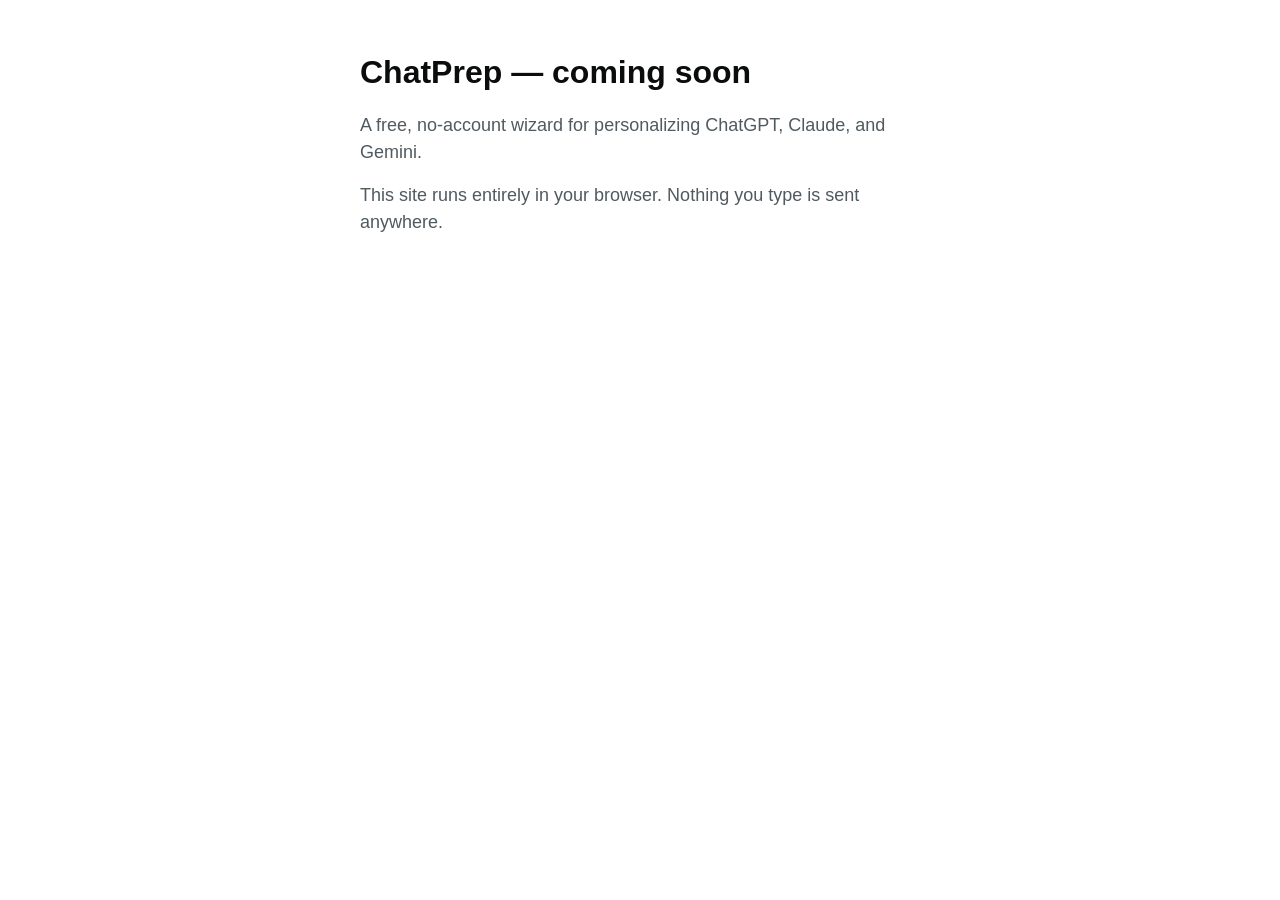
==== public/index.html @ 7c843258 "restructure for cloudflare workers static assets deploy - move static site (index.html, styles.css, " ====
<!DOCTYPE html>
<html lang="en">
<head>
  <meta charset="UTF-8">
  <meta name="viewport" content="width=device-width, initial-scale=1.0">
  <meta name="description" content="A free wizard that builds copy-paste personalization templates for ChatGPT, Claude, and Gemini. No accounts. No tracking. Runs entirely in your browser.">
  <title>ChatPrep — Personalize ChatGPT, Claude, and Gemini</title>
  <link rel="stylesheet" href="styles.css">
</head>
<body>
  <main>
    <h1>ChatPrep — coming soon</h1>
    <p>A free, no-account wizard for personalizing ChatGPT, Claude, and Gemini.</p>
    <p>This site runs entirely in your browser. Nothing you type is sent anywhere.</p>
  </main>
  <script src="app.js" type="module"></script>
</body>
</html>
---- public/styles.css ----
/* ChatPrep — styles.css
 * Vanilla CSS, custom-properties-based, mobile-first.
 * Real styles land in Day 5 of the build (per SPEC.md).
 * For now: minimal placeholder styling. */

:root {
  --bg: #ffffff;
  --text: #0b0c0c;
  --accent: #1d70b8;
  --accent-text: #ffffff;
  --muted: #505a5f;
  --border: #b1b4b6;
}

@media (prefers-color-scheme: dark) {
  :root {
    --bg: #0b0c0c;
    --text: #f3f2f1;
    --accent: #5694ca;
    --accent-text: #000000;
    --muted: #b1b4b6;
    --border: #505a5f;
  }
}

* { box-sizing: border-box; }

body {
  margin: 0;
  background: var(--bg);
  color: var(--text);
  font-family: -apple-system, BlinkMacSystemFont, "Segoe UI", Roboto, Helvetica, Arial, sans-serif;
  font-size: 18px;
  line-height: 1.5;
}

main {
  max-width: 38rem;
  margin: 0 auto;
  padding: 3rem 1.5rem;
}

h1 {
  font-size: 2rem;
  margin: 0 0 1rem;
}

p {
  margin: 0 0 1rem;
  color: var(--muted);
}
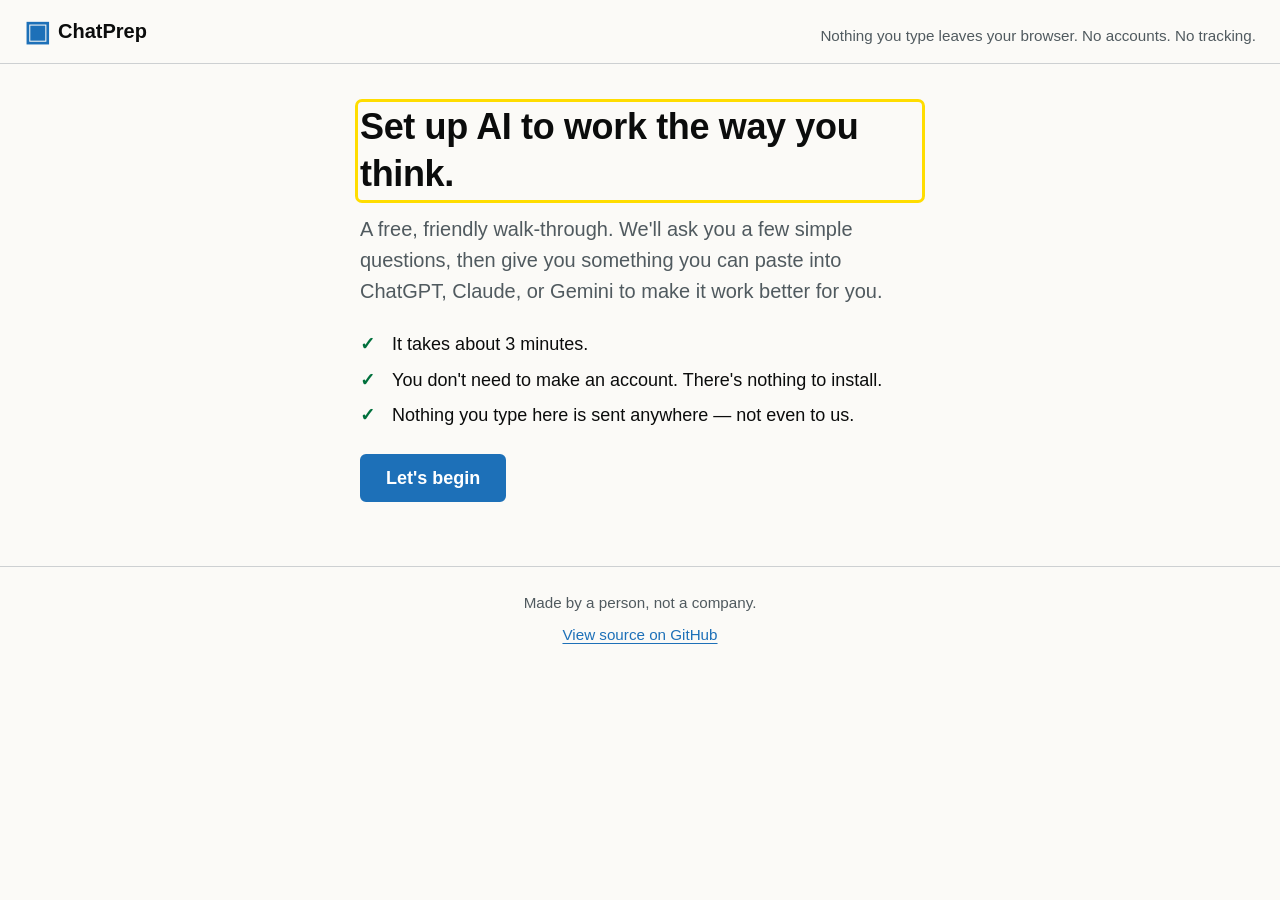
==== commit c34a1656: "build: full 5-step wizard + 3-tab output what landed: - public/data/{copy,services,industries,templa" ====
--- a/public/index.html
+++ b/public/index.html
@@ -2,17 +2,206 @@
 <html lang="en">
 <head>
   <meta charset="UTF-8">
-  <meta name="viewport" content="width=device-width, initial-scale=1.0">
-  <meta name="description" content="A free wizard that builds copy-paste personalization templates for ChatGPT, Claude, and Gemini. No accounts. No tracking. Runs entirely in your browser.">
-  <title>ChatPrep — Personalize ChatGPT, Claude, and Gemini</title>
+  <meta name="viewport" content="width=device-width, initial-scale=1">
+  <meta name="description" content="A free, gentle wizard that builds copy-paste personalization templates for ChatGPT, Claude, and Gemini. No accounts. No tracking. Runs entirely in your browser.">
+  <meta name="color-scheme" content="light dark">
+  <title>ChatPrep — Set up AI to work the way you think</title>
   <link rel="stylesheet" href="styles.css">
 </head>
+
 <body>
-  <main>
-    <h1>ChatPrep — coming soon</h1>
-    <p>A free, no-account wizard for personalizing ChatGPT, Claude, and Gemini.</p>
-    <p>This site runs entirely in your browser. Nothing you type is sent anywhere.</p>
+
+  <a class="skip-link" href="#main">Skip to main content</a>
+
+  <header class="site-header">
+    <a href="/" class="site-title" aria-label="ChatPrep home">
+      <span class="site-title__mark" aria-hidden="true">▣</span>
+      <span class="site-title__text">ChatPrep</span>
+    </a>
+    <p class="site-tagline" data-copy="site.footer_privacy">Nothing you type leaves your browser. No accounts. No tracking.</p>
+  </header>
+
+  <main id="main" class="wizard">
+
+    <!-- ================== INTRO ================== -->
+    <section id="screen-intro" class="screen" aria-labelledby="intro-heading">
+      <h1 id="intro-heading" class="screen__heading" data-copy="intro.heading">Set up AI to work the way you think.</h1>
+      <p class="screen__subhead" data-copy="intro.subhead"></p>
+
+      <ul class="reassurance">
+        <li><span class="reassurance__check" aria-hidden="true">✓</span> <span data-copy="intro.reassurance_1"></span></li>
+        <li><span class="reassurance__check" aria-hidden="true">✓</span> <span data-copy="intro.reassurance_2"></span></li>
+        <li><span class="reassurance__check" aria-hidden="true">✓</span> <span data-copy="intro.reassurance_3"></span></li>
+      </ul>
+
+      <div class="screen__actions">
+        <button type="button" class="button button--primary" data-action="start" data-copy="intro.cta_start">Let's begin</button>
+        <button type="button" class="button button--ghost" data-action="resume" hidden data-copy="intro.cta_resume">Pick up where you left off</button>
+      </div>
+    </section>
+
+    <!-- ================== STEP 1 ================== -->
+    <section id="screen-step1" class="screen" aria-labelledby="step1-heading" hidden>
+      <p class="step-label" data-copy="nav.step_label" data-step-n="1" data-step-total="5">Step 1 of 5</p>
+      <h2 id="step1-heading" class="screen__heading" data-copy="step1.heading"></h2>
+      <p class="screen__subhead" data-copy="step1.subhead"></p>
+
+      <fieldset class="tile-group" data-field="goal" data-required="true">
+        <legend class="visually-hidden" data-copy="step1.heading"></legend>
+        <!-- Tiles rendered by JS from copy.step1.options -->
+      </fieldset>
+
+      <p class="error-message" data-error-for="goal" hidden></p>
+
+      <nav class="step-nav">
+        <button type="button" class="button button--ghost" data-action="back" data-copy="nav.back">Back</button>
+        <button type="button" class="button button--primary" data-action="continue" data-copy="nav.continue">Continue</button>
+      </nav>
+    </section>
+
+    <!-- ================== STEP 2 ================== -->
+    <section id="screen-step2" class="screen" aria-labelledby="step2-heading" hidden>
+      <p class="step-label" data-copy="nav.step_label" data-step-n="2" data-step-total="5"></p>
+      <h2 id="step2-heading" class="screen__heading" data-copy="step2.heading"></h2>
+      <p class="screen__subhead" data-copy="step2.subhead"></p>
+
+      <fieldset class="tile-group" data-field="comfort" data-required="true">
+        <legend class="visually-hidden" data-copy="step2.heading"></legend>
+      </fieldset>
+
+      <p class="error-message" data-error-for="comfort" hidden></p>
+
+      <nav class="step-nav">
+        <button type="button" class="button button--ghost" data-action="back" data-copy="nav.back">Back</button>
+        <button type="button" class="button button--primary" data-action="continue" data-copy="nav.continue">Continue</button>
+      </nav>
+    </section>
+
+    <!-- ================== STEP 3 ================== -->
+    <section id="screen-step3" class="screen" aria-labelledby="step3-heading" hidden>
+      <p class="step-label" data-copy="nav.step_label" data-step-n="3" data-step-total="5"></p>
+      <h2 id="step3-heading" class="screen__heading" data-copy="step3.heading"></h2>
+      <p class="screen__subhead" data-copy="step3.subhead"></p>
+
+      <fieldset class="checkbox-group" data-field="services" data-required="true" data-multi="true">
+        <legend class="visually-hidden" data-copy="step3.heading"></legend>
+      </fieldset>
+
+      <p class="error-message" data-error-for="services" hidden></p>
+
+      <nav class="step-nav">
+        <button type="button" class="button button--ghost" data-action="back" data-copy="nav.back">Back</button>
+        <button type="button" class="button button--primary" data-action="continue" data-copy="nav.continue">Continue</button>
+      </nav>
+    </section>
+
+    <!-- ================== STEP 4 ================== -->
+    <section id="screen-step4" class="screen" aria-labelledby="step4-heading" hidden>
+      <p class="step-label" data-copy="nav.step_label" data-step-n="4" data-step-total="5"></p>
+      <h2 id="step4-heading" class="screen__heading" data-copy="step4.heading"></h2>
+      <p class="screen__subhead" data-copy="step4.subhead"></p>
+
+      <div class="form-row">
+        <label class="form-label" for="field-industry" data-copy="step4.industry_label"></label>
+        <input class="form-input" id="field-industry" type="text" list="list-industries" autocomplete="off" data-field="industry" data-copy-attr="placeholder:step4.industry_placeholder">
+        <datalist id="list-industries"></datalist>
+      </div>
+
+      <div class="form-row">
+        <label class="form-label" for="field-role" data-copy="step4.role_label"></label>
+        <input class="form-input" id="field-role" type="text" autocomplete="off" data-field="role" data-copy-attr="placeholder:step4.role_placeholder">
+      </div>
+
+      <div class="form-row">
+        <label class="form-label" for="field-country" data-copy="step4.country_label"></label>
+        <input class="form-input" id="field-country" type="text" autocomplete="country-name" data-field="country" data-copy-attr="placeholder:step4.country_placeholder">
+      </div>
+
+      <div class="form-row">
+        <label class="form-label" for="field-hobbies" data-copy="step4.hobbies_label"></label>
+        <input class="form-input" id="field-hobbies" type="text" maxlength="200" data-field="hobbies" data-copy-attr="placeholder:step4.hobbies_placeholder">
+        <p class="form-hint" data-copy="step4.hobbies_hint"></p>
+      </div>
+
+      <fieldset class="tile-group tile-group--small" data-field="detail" data-required="true">
+        <legend class="form-label" data-copy="step4.detail_label"></legend>
+      </fieldset>
+
+      <nav class="step-nav">
+        <button type="button" class="button button--ghost" data-action="back" data-copy="nav.back">Back</button>
+        <button type="button" class="button button--primary" data-action="continue" data-copy="nav.continue">Continue</button>
+      </nav>
+    </section>
+
+    <!-- ================== STEP 5 ================== -->
+    <section id="screen-step5" class="screen" aria-labelledby="step5-heading" hidden>
+      <p class="step-label" data-copy="nav.step_label" data-step-n="5" data-step-total="5"></p>
+      <h2 id="step5-heading" class="screen__heading" data-copy="step5.heading"></h2>
+      <p class="screen__subhead" data-copy="step5.subhead"></p>
+
+      <fieldset class="checkbox-group" data-field="avoid" data-multi="true">
+        <legend class="visually-hidden" data-copy="step5.heading"></legend>
+      </fieldset>
+
+      <div class="form-row">
+        <label class="form-label" for="field-avoid-other" data-copy="step5.freetext_label"></label>
+        <textarea class="form-input form-input--multiline" id="field-avoid-other" maxlength="300" rows="3" data-field="avoid_other" data-copy-attr="placeholder:step5.freetext_placeholder"></textarea>
+      </div>
+
+      <nav class="step-nav">
+        <button type="button" class="button button--ghost" data-action="back" data-copy="nav.back">Back</button>
+        <button type="button" class="button button--primary" data-action="finish" data-copy="nav.continue">See my templates</button>
+      </nav>
+    </section>
+
+    <!-- ================== OUTPUT ================== -->
+    <section id="screen-output" class="screen screen--output" aria-labelledby="output-heading" hidden>
+      <h2 id="output-heading" class="screen__heading" data-copy="output.heading"></h2>
+      <p class="screen__subhead" data-copy="output.subhead"></p>
+
+      <div class="tabs" role="tablist" aria-label="AI service formats">
+        <button type="button" class="tab" role="tab" data-tab="chatgpt" aria-selected="true" id="tab-chatgpt">
+          <span data-copy="output.tabs.chatgpt"></span>
+        </button>
+        <button type="button" class="tab" role="tab" data-tab="claude" aria-selected="false" id="tab-claude">
+          <span data-copy="output.tabs.claude"></span>
+        </button>
+        <button type="button" class="tab" role="tab" data-tab="gemini" aria-selected="false" id="tab-gemini">
+          <span data-copy="output.tabs.gemini"></span>
+        </button>
+      </div>
+
+      <div class="tab-panels">
+        <article class="tab-panel" role="tabpanel" data-panel="chatgpt" aria-labelledby="tab-chatgpt"></article>
+        <article class="tab-panel" role="tabpanel" data-panel="claude"  aria-labelledby="tab-claude"  hidden></article>
+        <article class="tab-panel" role="tabpanel" data-panel="gemini"  aria-labelledby="tab-gemini"  hidden></article>
+      </div>
+
+      <details class="details">
+        <summary data-copy="output.why_three_heading"></summary>
+        <p data-copy="output.why_three_body"></p>
+      </details>
+
+      <nav class="step-nav step-nav--end">
+        <button type="button" class="button button--ghost" data-action="restart" data-copy="output.start_over_cta"></button>
+      </nav>
+    </section>
+
   </main>
+
+  <footer class="site-footer">
+    <p class="site-footer__line" data-copy="footer.made_by">Made by a person, not a company.</p>
+    <ul class="site-footer__links">
+      <li><a href="https://github.com/pacific-slate/chatprep" rel="noopener" data-copy="footer.github">View source on GitHub</a></li>
+    </ul>
+  </footer>
+
+  <noscript>
+    <div class="noscript-warning">
+      <p>This site needs JavaScript to walk you through the questions. JavaScript runs only in your browser — nothing is sent anywhere. If you'd rather not enable it, the project is fully open source: <a href="https://github.com/pacific-slate/chatprep">github.com/pacific-slate/chatprep</a>.</p>
+    </div>
+  </noscript>
+
   <script src="app.js" type="module"></script>
 </body>
 </html>
--- a/public/styles.css
+++ b/public/styles.css
@@ -1,51 +1,563 @@
 /* ChatPrep — styles.css
- * Vanilla CSS, custom-properties-based, mobile-first.
- * Real styles land in Day 5 of the build (per SPEC.md).
- * For now: minimal placeholder styling. */
-
+ *
+ * Vanilla CSS, custom-properties-based, mobile-first, no build step.
+ * Posture: GOV.UK / "boring on purpose" — high contrast, generous space,
+ * one thing at a time. Targets WCAG 2.2 AA (AAA on touch targets).
+ *
+ * Sections:
+ *   1. Tokens (light + dark)
+ *   2. Reset / base
+ *   3. Layout (header, main, footer)
+ *   4. Typography
+ *   5. Wizard screens
+ *   6. Buttons
+ *   7. Tile groups (radios that look like cards)
+ *   8. Checkbox group
+ *   9. Form inputs
+ *  10. Tabs + tab panels (output)
+ *  11. Misc (skip-link, error, details, noscript)
+ */
+
+/* ============ 1. TOKENS ============ */
 :root {
-  --bg: #ffffff;
-  --text: #0b0c0c;
-  --accent: #1d70b8;
-  --accent-text: #ffffff;
-  --muted: #505a5f;
-  --border: #b1b4b6;
+  /* Color — light */
+  --bg:           #fbfaf7;
+  --surface:      #ffffff;
+  --text:         #0b0c0c;
+  --muted:        #505a5f;
+  --border:       #cdd0d2;
+  --accent:       #1d70b8;
+  --accent-hover: #003078;
+  --accent-text:  #ffffff;
+  --focus-ring:   #ffdd00;
+  --error:        #d4351c;
+  --success:      #00703c;
+
+  /* Type */
+  --font-body: -apple-system, BlinkMacSystemFont, "Segoe UI", Roboto, Helvetica, Arial, sans-serif;
+  --font-mono: ui-monospace, SFMono-Regular, "SF Mono", Consolas, "Liberation Mono", Menlo, monospace;
+  --text-base:    1.125rem;  /* 18px */
+  --text-lead:    1.25rem;   /* 20px */
+  --text-h1:      2.25rem;   /* 36px */
+  --text-h2:      1.75rem;   /* 28px */
+  --text-small:   0.95rem;   /* ~15px */
+  --line-tight:   1.3;
+  --line-body:    1.55;
+
+  /* Space (rems, mobile-first) */
+  --gap-xs: 0.5rem;
+  --gap-sm: 1rem;
+  --gap-md: 1.5rem;
+  --gap-lg: 2.5rem;
+  --gap-xl: 4rem;
+
+  --radius-sm: 6px;
+  --radius-md: 10px;
+
+  --max-readable: 38rem;
+  --max-form:     34rem;
+  --touch-min:    44px;
 }
 
 @media (prefers-color-scheme: dark) {
   :root {
-    --bg: #0b0c0c;
-    --text: #f3f2f1;
-    --accent: #5694ca;
-    --accent-text: #000000;
-    --muted: #b1b4b6;
-    --border: #505a5f;
+    --bg:           #0e0e10;
+    --surface:      #18181b;
+    --text:         #f3f2ee;
+    --muted:        #b1b4b6;
+    --border:       #3a3a3f;
+    --accent:       #5694ca;
+    --accent-hover: #8ab4dd;
+    --accent-text:  #0b0c0c;
+    --focus-ring:   #ffdd00;
+    --error:        #f88a7a;
+    --success:      #85994b;
   }
 }
 
-* { box-sizing: border-box; }
+/* ============ 2. RESET / BASE ============ */
+*, *::before, *::after { box-sizing: border-box; }
+
+[hidden] { display: none !important; }   /* the [hidden] attribute MUST hide */
+
+html {
+  -webkit-text-size-adjust: 100%;
+  text-size-adjust: 100%;
+}
 
 body {
   margin: 0;
   background: var(--bg);
   color: var(--text);
-  font-family: -apple-system, BlinkMacSystemFont, "Segoe UI", Roboto, Helvetica, Arial, sans-serif;
-  font-size: 18px;
-  line-height: 1.5;
-}
-
-main {
-  max-width: 38rem;
+  font-family: var(--font-body);
+  font-size: var(--text-base);
+  line-height: var(--line-body);
+  -webkit-font-smoothing: antialiased;
+}
+
+button { font: inherit; cursor: pointer; }
+input, textarea, button { font-family: inherit; }
+
+a {
+  color: var(--accent);
+  text-decoration-thickness: 1px;
+  text-underline-offset: 0.2em;
+}
+a:hover { color: var(--accent-hover); }
+
+:focus-visible {
+  outline: 3px solid var(--focus-ring);
+  outline-offset: 2px;
+  border-radius: 2px;
+}
+
+/* ============ 3. LAYOUT ============ */
+.site-header {
+  border-bottom: 1px solid var(--border);
+  padding: var(--gap-sm) var(--gap-md);
+  display: flex;
+  align-items: baseline;
+  justify-content: space-between;
+  gap: var(--gap-sm);
+  flex-wrap: wrap;
+}
+
+.site-title {
+  font-weight: 700;
+  font-size: var(--text-lead);
+  text-decoration: none;
+  color: var(--text);
+  display: inline-flex;
+  align-items: center;
+  gap: 0.5rem;
+}
+.site-title__mark {
+  color: var(--accent);
+  font-size: 1.4em;
+  line-height: 1;
+}
+.site-tagline {
+  margin: 0;
+  font-size: var(--text-small);
+  color: var(--muted);
+}
+
+.wizard {
+  max-width: var(--max-readable);
   margin: 0 auto;
-  padding: 3rem 1.5rem;
-}
-
-h1 {
-  font-size: 2rem;
-  margin: 0 0 1rem;
-}
-
-p {
-  margin: 0 0 1rem;
-  color: var(--muted);
-}
+  padding: var(--gap-lg) var(--gap-md) var(--gap-xl);
+}
+
+.site-footer {
+  border-top: 1px solid var(--border);
+  padding: var(--gap-md);
+  text-align: center;
+  font-size: var(--text-small);
+  color: var(--muted);
+}
+.site-footer__line { margin: 0 0 var(--gap-xs); }
+.site-footer__links {
+  list-style: none;
+  padding: 0;
+  margin: 0;
+  display: flex;
+  gap: var(--gap-md);
+  justify-content: center;
+  flex-wrap: wrap;
+}
+
+/* ============ 4. TYPOGRAPHY ============ */
+.screen__heading {
+  font-size: var(--text-h1);
+  line-height: var(--line-tight);
+  margin: 0 0 var(--gap-sm);
+  letter-spacing: -0.01em;
+}
+
+@media (max-width: 480px) {
+  .screen__heading { font-size: 1.875rem; }   /* 30px on phones */
+}
+
+h2.screen__heading { font-size: var(--text-h2); }
+
+.screen__subhead {
+  font-size: var(--text-lead);
+  color: var(--muted);
+  margin: 0 0 var(--gap-md);
+  max-width: var(--max-readable);
+}
+
+.step-label {
+  font-size: var(--text-small);
+  color: var(--muted);
+  text-transform: uppercase;
+  letter-spacing: 0.06em;
+  margin: 0 0 var(--gap-xs);
+}
+
+/* ============ 5. WIZARD SCREENS ============ */
+.screen {
+  animation: fade-in 200ms ease-out;
+}
+.screen[hidden] { display: none; }
+
+@keyframes fade-in {
+  from { opacity: 0; transform: translateY(4px); }
+  to   { opacity: 1; transform: none; }
+}
+
+@media (prefers-reduced-motion: reduce) {
+  .screen { animation: none; }
+}
+
+.screen__actions {
+  display: flex;
+  gap: var(--gap-sm);
+  flex-wrap: wrap;
+  margin-top: var(--gap-md);
+}
+
+.step-nav {
+  display: flex;
+  justify-content: space-between;
+  gap: var(--gap-sm);
+  margin-top: var(--gap-lg);
+  flex-wrap: wrap;
+}
+.step-nav--end { justify-content: flex-end; }
+
+.reassurance {
+  list-style: none;
+  padding: 0;
+  margin: var(--gap-md) 0;
+}
+.reassurance li {
+  display: flex;
+  gap: 0.6rem;
+  align-items: flex-start;
+  margin: var(--gap-xs) 0;
+  color: var(--text);
+}
+.reassurance__check {
+  color: var(--success);
+  font-weight: 700;
+  flex-shrink: 0;
+  width: 1.25em;
+}
+
+/* ============ 6. BUTTONS ============ */
+.button {
+  display: inline-flex;
+  align-items: center;
+  justify-content: center;
+  min-height: var(--touch-min);
+  padding: 0.7rem 1.5rem;
+  font-size: var(--text-base);
+  font-weight: 600;
+  line-height: 1.2;
+  border-radius: var(--radius-sm);
+  border: 2px solid transparent;
+  text-decoration: none;
+  transition: background-color 120ms, border-color 120ms, color 120ms;
+}
+.button--primary {
+  background: var(--accent);
+  color: var(--accent-text);
+  border-color: var(--accent);
+}
+.button--primary:hover { background: var(--accent-hover); border-color: var(--accent-hover); }
+
+.button--ghost {
+  background: transparent;
+  color: var(--text);
+  border-color: var(--border);
+}
+.button--ghost:hover { border-color: var(--text); }
+
+.button[disabled] { opacity: 0.5; cursor: not-allowed; }
+
+/* ============ 7. TILE GROUPS (radios as cards) ============ */
+.tile-group {
+  border: 0;
+  padding: 0;
+  margin: 0 0 var(--gap-md);
+  display: grid;
+  grid-template-columns: 1fr;
+  gap: var(--gap-xs);
+}
+@media (min-width: 540px) {
+  .tile-group { grid-template-columns: repeat(2, 1fr); gap: var(--gap-sm); }
+}
+.tile-group--small {
+  grid-template-columns: 1fr;
+}
+@media (min-width: 540px) {
+  .tile-group--small { grid-template-columns: repeat(3, 1fr); }
+}
+
+.tile {
+  position: relative;
+  display: block;
+  padding: var(--gap-sm) var(--gap-md);
+  background: var(--surface);
+  border: 2px solid var(--border);
+  border-radius: var(--radius-md);
+  cursor: pointer;
+  min-height: var(--touch-min);
+  transition: border-color 120ms, background-color 120ms, transform 60ms;
+}
+.tile:hover { border-color: var(--accent); }
+.tile:has(input:checked) {
+  border-color: var(--accent);
+  background: color-mix(in srgb, var(--accent) 8%, var(--surface));
+}
+.tile:active { transform: scale(0.99); }
+
+.tile input[type="radio"], .tile input[type="checkbox"] {
+  position: absolute;
+  opacity: 0;
+  pointer-events: none;
+}
+
+.tile__label {
+  display: block;
+  font-weight: 600;
+  font-size: var(--text-lead);
+  margin: 0 0 0.2em;
+}
+.tile__hint {
+  display: block;
+  color: var(--muted);
+  font-size: var(--text-small);
+  line-height: 1.4;
+  margin: 0;
+}
+
+/* Focus state proxied via :has, since the input is visually hidden */
+.tile:has(input:focus-visible) {
+  outline: 3px solid var(--focus-ring);
+  outline-offset: 2px;
+}
+
+/* ============ 8. CHECKBOX GROUP ============ */
+.checkbox-group {
+  border: 0;
+  padding: 0;
+  margin: 0 0 var(--gap-md);
+  display: flex;
+  flex-direction: column;
+  gap: 0.4rem;
+}
+
+.checkbox-row {
+  display: flex;
+  gap: 0.75rem;
+  align-items: flex-start;
+  padding: 0.6rem 0.8rem;
+  border: 2px solid transparent;
+  border-radius: var(--radius-sm);
+  cursor: pointer;
+  min-height: var(--touch-min);
+}
+.checkbox-row:hover { background: color-mix(in srgb, var(--accent) 5%, var(--surface)); }
+.checkbox-row:has(input:checked) {
+  background: color-mix(in srgb, var(--accent) 8%, var(--surface));
+  border-color: var(--accent);
+}
+.checkbox-row:has(input:focus-visible) {
+  outline: 3px solid var(--focus-ring);
+  outline-offset: 2px;
+}
+
+.checkbox-row input[type="checkbox"] {
+  width: 1.25rem;
+  height: 1.25rem;
+  margin-top: 0.2rem;
+  accent-color: var(--accent);
+  flex-shrink: 0;
+}
+
+.checkbox-row__text { display: block; }
+.checkbox-row__label { display: block; font-weight: 500; }
+.checkbox-row__hint  { display: block; color: var(--muted); font-size: var(--text-small); margin-top: 0.15em; }
+
+/* ============ 9. FORM INPUTS ============ */
+.form-row {
+  margin: 0 0 var(--gap-md);
+  max-width: var(--max-form);
+}
+.form-label {
+  display: block;
+  font-weight: 600;
+  margin: 0 0 var(--gap-xs);
+}
+.form-input {
+  width: 100%;
+  min-height: var(--touch-min);
+  padding: 0.6rem 0.8rem;
+  font-size: var(--text-base);
+  background: var(--surface);
+  color: var(--text);
+  border: 2px solid var(--border);
+  border-radius: var(--radius-sm);
+}
+.form-input:focus-visible {
+  border-color: var(--accent);
+}
+.form-input--multiline {
+  min-height: calc(var(--touch-min) * 1.8);
+  resize: vertical;
+  font-family: var(--font-body);
+}
+.form-hint {
+  margin: 0.4rem 0 0;
+  color: var(--muted);
+  font-size: var(--text-small);
+}
+
+/* ============ 10. TABS + TAB PANELS ============ */
+.tabs {
+  display: flex;
+  border-bottom: 2px solid var(--border);
+  margin: var(--gap-md) 0 0;
+  gap: 0;
+  overflow-x: auto;
+}
+.tab {
+  background: transparent;
+  border: 0;
+  border-bottom: 3px solid transparent;
+  padding: 0.8rem 1.2rem;
+  font-weight: 600;
+  color: var(--muted);
+  margin-bottom: -2px;
+  min-height: var(--touch-min);
+}
+.tab[aria-selected="true"] {
+  color: var(--text);
+  border-bottom-color: var(--accent);
+}
+.tab:hover { color: var(--text); }
+
+.tab-panels { padding-top: var(--gap-md); }
+.tab-panel[hidden] { display: none; }
+
+.tab-panel__guidance {
+  margin: 0 0 var(--gap-sm);
+  color: var(--muted);
+}
+.tab-panel__paste-hint {
+  background: color-mix(in srgb, var(--accent) 6%, var(--surface));
+  border: 1px solid color-mix(in srgb, var(--accent) 20%, var(--border));
+  border-radius: var(--radius-sm);
+  padding: var(--gap-sm);
+  font-size: var(--text-small);
+  margin: 0 0 var(--gap-sm);
+}
+.tab-panel__paste-hint a { color: var(--accent); font-weight: 600; }
+
+.tab-panel__output-block {
+  position: relative;
+  margin-bottom: var(--gap-sm);
+}
+.tab-panel__output-block-label {
+  display: block;
+  font-size: var(--text-small);
+  font-weight: 600;
+  color: var(--muted);
+  margin-bottom: 0.3rem;
+}
+.tab-panel__output {
+  width: 100%;
+  min-height: 12rem;
+  padding: var(--gap-sm);
+  font-family: var(--font-mono);
+  font-size: 0.95rem;
+  line-height: 1.55;
+  background: var(--surface);
+  color: var(--text);
+  border: 2px solid var(--border);
+  border-radius: var(--radius-sm);
+  resize: vertical;
+  white-space: pre-wrap;
+}
+.tab-panel__meta {
+  display: flex;
+  justify-content: space-between;
+  font-size: var(--text-small);
+  color: var(--muted);
+  margin-top: 0.3rem;
+  flex-wrap: wrap;
+  gap: var(--gap-xs);
+}
+.tab-panel__copy {
+  position: absolute;
+  top: 0;
+  right: 0;
+  margin: 0;
+  font-size: var(--text-small);
+  padding: 0.4rem 0.8rem;
+  min-height: 0;
+}
+
+.tab-panel__warning {
+  background: color-mix(in srgb, var(--error) 10%, var(--surface));
+  border-left: 4px solid var(--error);
+  padding: 0.6rem 0.9rem;
+  margin: var(--gap-sm) 0;
+  font-size: var(--text-small);
+}
+
+/* ============ 11. MISC ============ */
+.skip-link {
+  position: absolute;
+  top: -100px;
+  left: 0;
+  padding: 0.6rem 1rem;
+  background: var(--accent);
+  color: var(--accent-text);
+  z-index: 100;
+}
+.skip-link:focus-visible { top: 0; }
+
+.visually-hidden {
+  position: absolute !important;
+  width: 1px; height: 1px;
+  padding: 0; margin: -1px;
+  overflow: hidden;
+  clip: rect(0,0,0,0);
+  white-space: nowrap;
+  border: 0;
+}
+
+.error-message {
+  color: var(--error);
+  font-weight: 600;
+  margin: 0 0 var(--gap-sm);
+  padding-left: 0.6rem;
+  border-left: 3px solid var(--error);
+}
+.error-message[hidden] { display: none; }
+
+.details {
+  border-top: 1px solid var(--border);
+  padding: var(--gap-md) 0 0;
+  margin-top: var(--gap-md);
+}
+.details summary {
+  cursor: pointer;
+  font-weight: 600;
+}
+.details p {
+  margin-top: var(--gap-sm);
+  color: var(--muted);
+}
+
+.noscript-warning {
+  background: var(--surface);
+  border: 2px solid var(--accent);
+  padding: var(--gap-md);
+  margin: var(--gap-lg) auto;
+  max-width: var(--max-readable);
+  border-radius: var(--radius-md);
+}
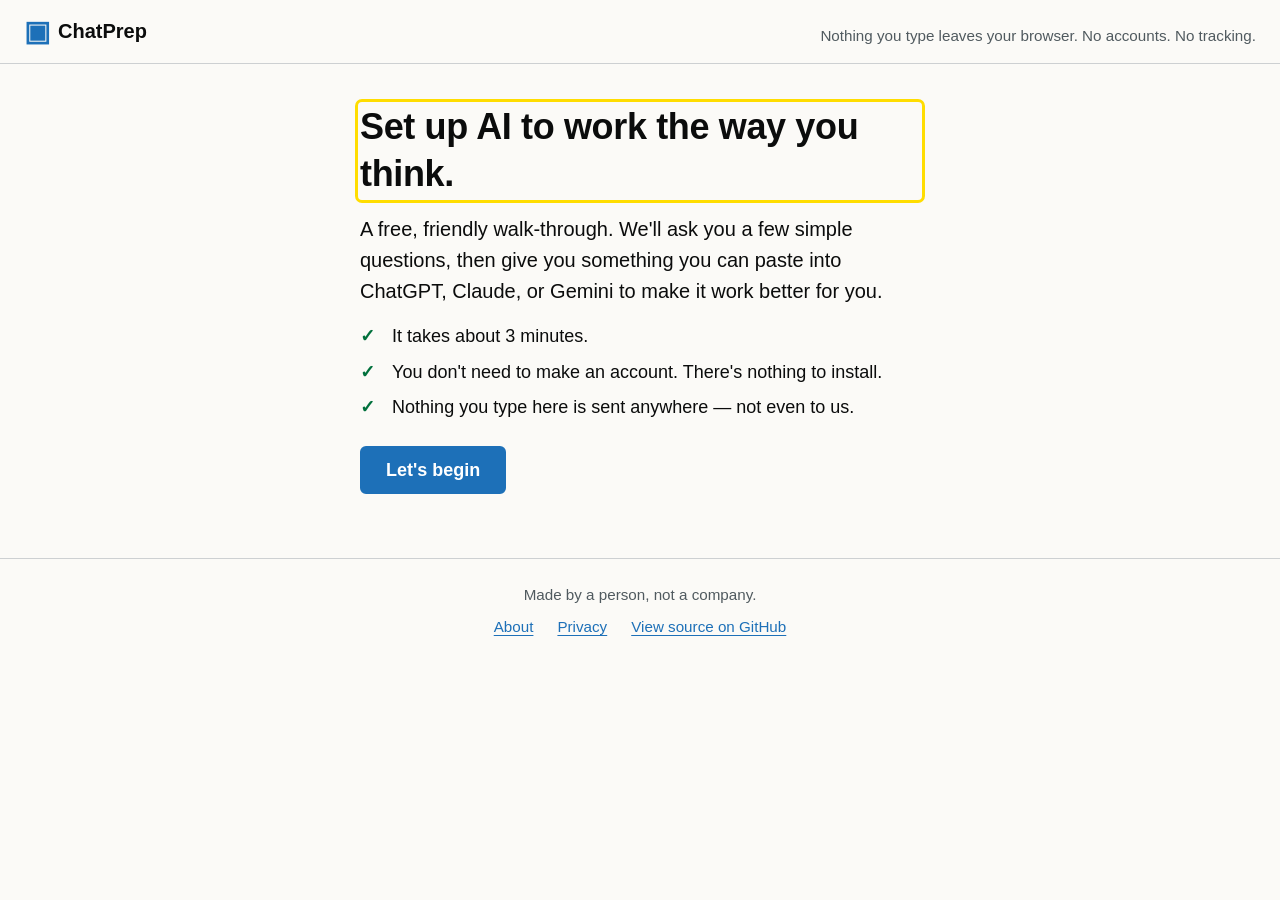
==== commit 6004358e: "add about + privacy pages, wire footer links - public/about.html — \"made by a person, not a company" ====
--- a/public/index.html
+++ b/public/index.html
@@ -192,6 +192,8 @@
   <footer class="site-footer">
     <p class="site-footer__line" data-copy="footer.made_by">Made by a person, not a company.</p>
     <ul class="site-footer__links">
+      <li><a href="/about.html" data-copy="footer.about">About</a></li>
+      <li><a href="/privacy.html" data-copy="footer.privacy">Privacy</a></li>
       <li><a href="https://github.com/pacific-slate/chatprep" rel="noopener" data-copy="footer.github">View source on GitHub</a></li>
     </ul>
   </footer>
--- a/public/styles.css
+++ b/public/styles.css
@@ -561,3 +561,34 @@
   max-width: var(--max-readable);
   border-radius: var(--radius-md);
 }
+
+/* ============ 12. ARTICLE PAGES (about, privacy) ============ */
+.screen article, article.screen {
+  font-size: var(--text-base);
+}
+.screen h2 {
+  font-size: 1.4rem;
+  margin: var(--gap-lg) 0 var(--gap-xs);
+  line-height: var(--line-tight);
+}
+.screen h2:first-of-type { margin-top: var(--gap-md); }
+.screen p {
+  margin: 0 0 var(--gap-sm);
+  max-width: var(--max-readable);
+  color: var(--text);
+}
+.screen ul, .screen ol {
+  margin: var(--gap-sm) 0;
+  padding-left: 1.4rem;
+  max-width: var(--max-readable);
+}
+.screen ul.reassurance { padding-left: 0; }
+.screen li { margin-bottom: var(--gap-xs); }
+.screen code {
+  font-family: var(--font-mono);
+  font-size: 0.95em;
+  background: color-mix(in srgb, var(--accent) 8%, var(--surface));
+  padding: 0.1em 0.35em;
+  border-radius: 4px;
+}
+.screen strong { color: var(--text); }
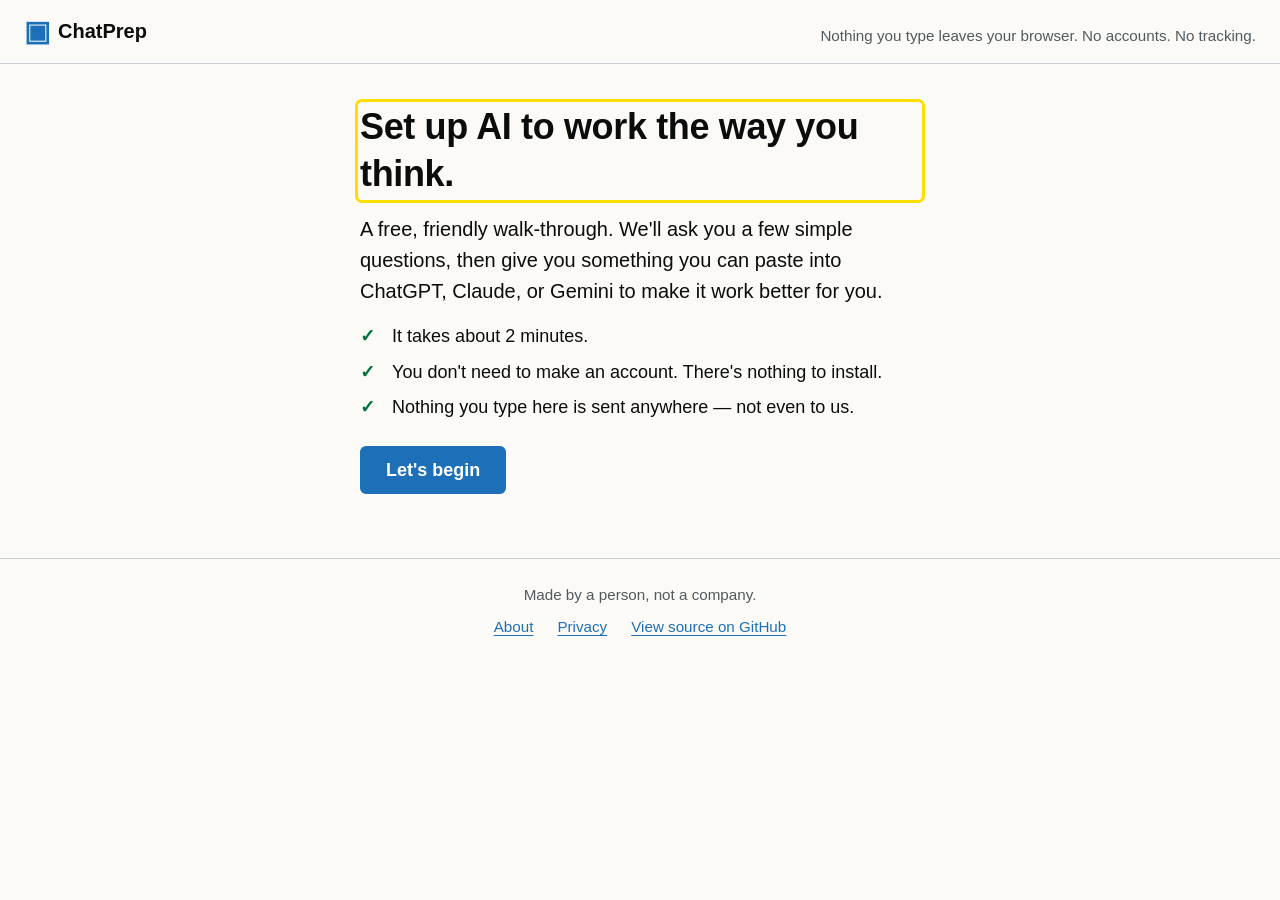
==== commit c5faad27: "refactor: 4-step flow + chips + country dropdown + i18n scaffold ryan's feedback:   - the AI service" ====
--- a/public/index.html
+++ b/public/index.html
@@ -40,15 +40,14 @@
       </div>
     </section>
 
-    <!-- ================== STEP 1 ================== -->
+    <!-- ================== STEP 1 — primary goal ================== -->
     <section id="screen-step1" class="screen" aria-labelledby="step1-heading" hidden>
-      <p class="step-label" data-copy="nav.step_label" data-step-n="1" data-step-total="5">Step 1 of 5</p>
+      <p class="step-label" data-copy="nav.step_label" data-step-n="1" data-step-total="4"></p>
       <h2 id="step1-heading" class="screen__heading" data-copy="step1.heading"></h2>
       <p class="screen__subhead" data-copy="step1.subhead"></p>
 
       <fieldset class="tile-group" data-field="goal" data-required="true">
         <legend class="visually-hidden" data-copy="step1.heading"></legend>
-        <!-- Tiles rendered by JS from copy.step1.options -->
       </fieldset>
 
       <p class="error-message" data-error-for="goal" hidden></p>
@@ -59,9 +58,9 @@
       </nav>
     </section>
 
-    <!-- ================== STEP 2 ================== -->
+    <!-- ================== STEP 2 — comfort level ================== -->
     <section id="screen-step2" class="screen" aria-labelledby="step2-heading" hidden>
-      <p class="step-label" data-copy="nav.step_label" data-step-n="2" data-step-total="5"></p>
+      <p class="step-label" data-copy="nav.step_label" data-step-n="2" data-step-total="4"></p>
       <h2 id="step2-heading" class="screen__heading" data-copy="step2.heading"></h2>
       <p class="screen__subhead" data-copy="step2.subhead"></p>
 
@@ -77,17 +76,48 @@
       </nav>
     </section>
 
-    <!-- ================== STEP 3 ================== -->
+    <!-- ================== STEP 3 — about you (chips + dropdown) ================== -->
     <section id="screen-step3" class="screen" aria-labelledby="step3-heading" hidden>
-      <p class="step-label" data-copy="nav.step_label" data-step-n="3" data-step-total="5"></p>
+      <p class="step-label" data-copy="nav.step_label" data-step-n="3" data-step-total="4"></p>
       <h2 id="step3-heading" class="screen__heading" data-copy="step3.heading"></h2>
       <p class="screen__subhead" data-copy="step3.subhead"></p>
 
-      <fieldset class="checkbox-group" data-field="services" data-required="true" data-multi="true">
-        <legend class="visually-hidden" data-copy="step3.heading"></legend>
-      </fieldset>
-
-      <p class="error-message" data-error-for="services" hidden></p>
+      <!-- Country: native dropdown, prefilled from browser locale -->
+      <div class="form-row">
+        <label class="form-label" for="field-country" data-copy="step3.country_label"></label>
+        <p class="form-why" data-copy="step3.country_why"></p>
+        <select class="form-input form-input--select" id="field-country" data-field="country">
+          <option value="" data-copy="step3.country_placeholder"></option>
+        </select>
+      </div>
+
+      <!-- Industry: text + suggestion chips -->
+      <div class="form-row">
+        <label class="form-label" for="field-industry" data-copy="step3.industry_label"></label>
+        <p class="form-why" data-copy="step3.industry_why"></p>
+        <input class="form-input" id="field-industry" type="text" autocomplete="off" data-field="industry" data-copy-attr="placeholder:step3.industry_placeholder">
+        <div class="chip-group" data-chips-for="industry" data-chips-source="step3.industry_chips" data-chips-mode="replace"></div>
+      </div>
+
+      <!-- Role: text + suggestion chips -->
+      <div class="form-row">
+        <label class="form-label" for="field-role" data-copy="step3.role_label"></label>
+        <p class="form-why" data-copy="step3.role_why"></p>
+        <input class="form-input" id="field-role" type="text" autocomplete="off" data-field="role" data-copy-attr="placeholder:step3.role_placeholder">
+        <div class="chip-group" data-chips-for="role" data-chips-source="step3.role_chips" data-chips-mode="replace"></div>
+      </div>
+
+      <!-- Hobbies: text + multi-add chips -->
+      <div class="form-row">
+        <label class="form-label" for="field-hobbies" data-copy="step3.hobbies_label"></label>
+        <p class="form-why" data-copy="step3.hobbies_why"></p>
+        <input class="form-input" id="field-hobbies" type="text" maxlength="200" data-field="hobbies" data-copy-attr="placeholder:step3.hobbies_placeholder">
+        <div class="chip-group" data-chips-for="hobbies" data-chips-source="step3.hobbies_chips" data-chips-mode="append"></div>
+      </div>
+
+      <fieldset class="tile-group tile-group--small" data-field="detail" data-required="true">
+        <legend class="form-label" data-copy="step3.detail_label"></legend>
+      </fieldset>
 
       <nav class="step-nav">
         <button type="button" class="button button--ghost" data-action="back" data-copy="nav.back">Back</button>
@@ -95,57 +125,19 @@
       </nav>
     </section>
 
-    <!-- ================== STEP 4 ================== -->
+    <!-- ================== STEP 4 — things to avoid ================== -->
     <section id="screen-step4" class="screen" aria-labelledby="step4-heading" hidden>
-      <p class="step-label" data-copy="nav.step_label" data-step-n="4" data-step-total="5"></p>
+      <p class="step-label" data-copy="nav.step_label" data-step-n="4" data-step-total="4"></p>
       <h2 id="step4-heading" class="screen__heading" data-copy="step4.heading"></h2>
       <p class="screen__subhead" data-copy="step4.subhead"></p>
 
-      <div class="form-row">
-        <label class="form-label" for="field-industry" data-copy="step4.industry_label"></label>
-        <input class="form-input" id="field-industry" type="text" list="list-industries" autocomplete="off" data-field="industry" data-copy-attr="placeholder:step4.industry_placeholder">
-        <datalist id="list-industries"></datalist>
-      </div>
-
-      <div class="form-row">
-        <label class="form-label" for="field-role" data-copy="step4.role_label"></label>
-        <input class="form-input" id="field-role" type="text" autocomplete="off" data-field="role" data-copy-attr="placeholder:step4.role_placeholder">
-      </div>
-
-      <div class="form-row">
-        <label class="form-label" for="field-country" data-copy="step4.country_label"></label>
-        <input class="form-input" id="field-country" type="text" autocomplete="country-name" data-field="country" data-copy-attr="placeholder:step4.country_placeholder">
-      </div>
-
-      <div class="form-row">
-        <label class="form-label" for="field-hobbies" data-copy="step4.hobbies_label"></label>
-        <input class="form-input" id="field-hobbies" type="text" maxlength="200" data-field="hobbies" data-copy-attr="placeholder:step4.hobbies_placeholder">
-        <p class="form-hint" data-copy="step4.hobbies_hint"></p>
-      </div>
-
-      <fieldset class="tile-group tile-group--small" data-field="detail" data-required="true">
-        <legend class="form-label" data-copy="step4.detail_label"></legend>
-      </fieldset>
-
-      <nav class="step-nav">
-        <button type="button" class="button button--ghost" data-action="back" data-copy="nav.back">Back</button>
-        <button type="button" class="button button--primary" data-action="continue" data-copy="nav.continue">Continue</button>
-      </nav>
-    </section>
-
-    <!-- ================== STEP 5 ================== -->
-    <section id="screen-step5" class="screen" aria-labelledby="step5-heading" hidden>
-      <p class="step-label" data-copy="nav.step_label" data-step-n="5" data-step-total="5"></p>
-      <h2 id="step5-heading" class="screen__heading" data-copy="step5.heading"></h2>
-      <p class="screen__subhead" data-copy="step5.subhead"></p>
-
       <fieldset class="checkbox-group" data-field="avoid" data-multi="true">
-        <legend class="visually-hidden" data-copy="step5.heading"></legend>
-      </fieldset>
-
-      <div class="form-row">
-        <label class="form-label" for="field-avoid-other" data-copy="step5.freetext_label"></label>
-        <textarea class="form-input form-input--multiline" id="field-avoid-other" maxlength="300" rows="3" data-field="avoid_other" data-copy-attr="placeholder:step5.freetext_placeholder"></textarea>
+        <legend class="visually-hidden" data-copy="step4.heading"></legend>
+      </fieldset>
+
+      <div class="form-row">
+        <label class="form-label" for="field-avoid-other" data-copy="step4.freetext_label"></label>
+        <textarea class="form-input form-input--multiline" id="field-avoid-other" maxlength="300" rows="3" data-field="avoid_other" data-copy-attr="placeholder:step4.freetext_placeholder"></textarea>
       </div>
 
       <nav class="step-nav">
@@ -192,8 +184,8 @@
   <footer class="site-footer">
     <p class="site-footer__line" data-copy="footer.made_by">Made by a person, not a company.</p>
     <ul class="site-footer__links">
-      <li><a href="/about.html" data-copy="footer.about">About</a></li>
-      <li><a href="/privacy.html" data-copy="footer.privacy">Privacy</a></li>
+      <li><a href="/about" data-copy="footer.about">About</a></li>
+      <li><a href="/privacy" data-copy="footer.privacy">Privacy</a></li>
       <li><a href="https://github.com/pacific-slate/chatprep" rel="noopener" data-copy="footer.github">View source on GitHub</a></li>
     </ul>
   </footer>
--- a/public/styles.css
+++ b/public/styles.css
@@ -415,6 +415,75 @@
   font-size: var(--text-small);
 }
 
+/* Per-field "why we ask" microcopy — sits between label and input */
+.form-why {
+  margin: 0 0 var(--gap-xs);
+  color: var(--muted);
+  font-size: var(--text-small);
+  line-height: 1.45;
+  max-width: var(--max-form);
+}
+
+/* Native select with consistent styling */
+.form-input--select {
+  appearance: none;
+  -webkit-appearance: none;
+  background-image: linear-gradient(45deg, transparent 50%, var(--muted) 50%),
+                    linear-gradient(135deg, var(--muted) 50%, transparent 50%);
+  background-position: calc(100% - 18px) 50%, calc(100% - 12px) 50%;
+  background-size: 6px 6px, 6px 6px;
+  background-repeat: no-repeat;
+  padding-right: 2.5rem;
+  cursor: pointer;
+}
+.form-input--select:focus-visible {
+  border-color: var(--accent);
+}
+
+/* Suggestion chips below text fields */
+.chip-group {
+  display: flex;
+  flex-wrap: wrap;
+  gap: 0.4rem;
+  margin: 0.6rem 0 0;
+  max-width: var(--max-form);
+}
+
+.chip {
+  display: inline-flex;
+  align-items: center;
+  min-height: 36px;
+  padding: 0.35rem 0.85rem;
+  font-size: var(--text-small);
+  font-weight: 500;
+  background: var(--surface);
+  color: var(--text);
+  border: 1px solid var(--border);
+  border-radius: 999px;
+  cursor: pointer;
+  transition: background-color 100ms, border-color 100ms, color 100ms;
+  line-height: 1.2;
+}
+.chip:hover {
+  border-color: var(--accent);
+  color: var(--accent);
+}
+.chip:active { transform: scale(0.97); }
+.chip--selected {
+  background: var(--accent);
+  color: var(--accent-text);
+  border-color: var(--accent);
+}
+.chip--selected:hover {
+  background: var(--accent-hover);
+  color: var(--accent-text);
+  border-color: var(--accent-hover);
+}
+.chip:focus-visible {
+  outline: 3px solid var(--focus-ring);
+  outline-offset: 2px;
+}
+
 /* ============ 10. TABS + TAB PANELS ============ */
 .tabs {
   display: flex;
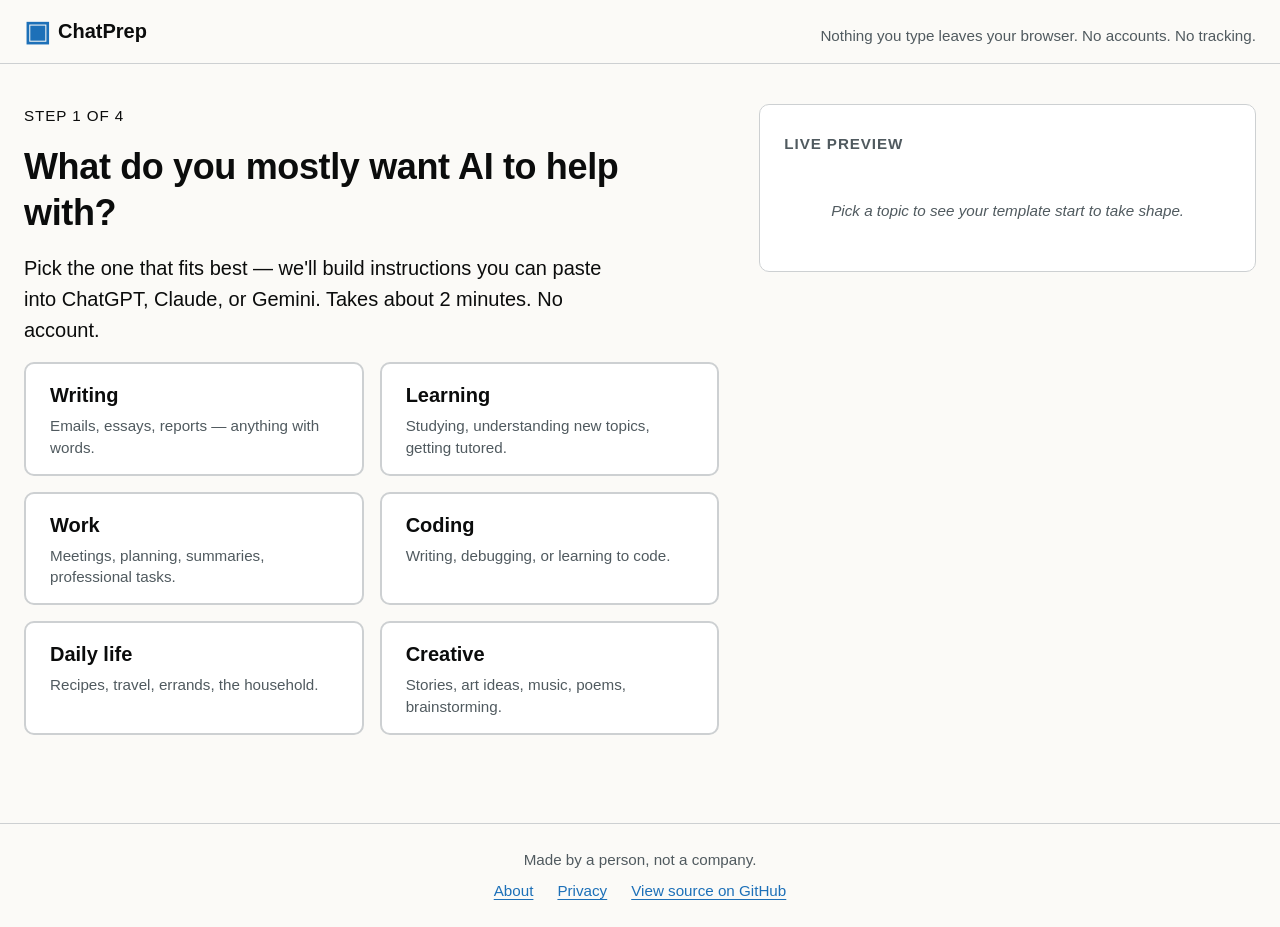
==== commit 797e8b43: "homepage = topic tiles, live preview pane, browser back via history api three concerns from ryan:  1" ====
--- a/public/index.html
+++ b/public/index.html
@@ -21,165 +21,179 @@
     <p class="site-tagline" data-copy="site.footer_privacy">Nothing you type leaves your browser. No accounts. No tracking.</p>
   </header>
 
-  <main id="main" class="wizard">
-
-    <!-- ================== INTRO ================== -->
-    <section id="screen-intro" class="screen" aria-labelledby="intro-heading">
-      <h1 id="intro-heading" class="screen__heading" data-copy="intro.heading">Set up AI to work the way you think.</h1>
-      <p class="screen__subhead" data-copy="intro.subhead"></p>
-
-      <ul class="reassurance">
-        <li><span class="reassurance__check" aria-hidden="true">✓</span> <span data-copy="intro.reassurance_1"></span></li>
-        <li><span class="reassurance__check" aria-hidden="true">✓</span> <span data-copy="intro.reassurance_2"></span></li>
-        <li><span class="reassurance__check" aria-hidden="true">✓</span> <span data-copy="intro.reassurance_3"></span></li>
-      </ul>
-
-      <div class="screen__actions">
-        <button type="button" class="button button--primary" data-action="start" data-copy="intro.cta_start">Let's begin</button>
-        <button type="button" class="button button--ghost" data-action="resume" hidden data-copy="intro.cta_resume">Pick up where you left off</button>
-      </div>
-    </section>
-
-    <!-- ================== STEP 1 — primary goal ================== -->
-    <section id="screen-step1" class="screen" aria-labelledby="step1-heading" hidden>
-      <p class="step-label" data-copy="nav.step_label" data-step-n="1" data-step-total="4"></p>
-      <h2 id="step1-heading" class="screen__heading" data-copy="step1.heading"></h2>
-      <p class="screen__subhead" data-copy="step1.subhead"></p>
-
-      <fieldset class="tile-group" data-field="goal" data-required="true">
-        <legend class="visually-hidden" data-copy="step1.heading"></legend>
-      </fieldset>
-
-      <p class="error-message" data-error-for="goal" hidden></p>
-
-      <nav class="step-nav">
-        <button type="button" class="button button--ghost" data-action="back" data-copy="nav.back">Back</button>
-        <button type="button" class="button button--primary" data-action="continue" data-copy="nav.continue">Continue</button>
-      </nav>
-    </section>
-
-    <!-- ================== STEP 2 — comfort level ================== -->
-    <section id="screen-step2" class="screen" aria-labelledby="step2-heading" hidden>
-      <p class="step-label" data-copy="nav.step_label" data-step-n="2" data-step-total="4"></p>
-      <h2 id="step2-heading" class="screen__heading" data-copy="step2.heading"></h2>
-      <p class="screen__subhead" data-copy="step2.subhead"></p>
-
-      <fieldset class="tile-group" data-field="comfort" data-required="true">
-        <legend class="visually-hidden" data-copy="step2.heading"></legend>
-      </fieldset>
-
-      <p class="error-message" data-error-for="comfort" hidden></p>
-
-      <nav class="step-nav">
-        <button type="button" class="button button--ghost" data-action="back" data-copy="nav.back">Back</button>
-        <button type="button" class="button button--primary" data-action="continue" data-copy="nav.continue">Continue</button>
-      </nav>
-    </section>
-
-    <!-- ================== STEP 3 — about you (chips + dropdown) ================== -->
-    <section id="screen-step3" class="screen" aria-labelledby="step3-heading" hidden>
-      <p class="step-label" data-copy="nav.step_label" data-step-n="3" data-step-total="4"></p>
-      <h2 id="step3-heading" class="screen__heading" data-copy="step3.heading"></h2>
-      <p class="screen__subhead" data-copy="step3.subhead"></p>
-
-      <!-- Country: native dropdown, prefilled from browser locale -->
-      <div class="form-row">
-        <label class="form-label" for="field-country" data-copy="step3.country_label"></label>
-        <p class="form-why" data-copy="step3.country_why"></p>
-        <select class="form-input form-input--select" id="field-country" data-field="country">
-          <option value="" data-copy="step3.country_placeholder"></option>
-        </select>
-      </div>
-
-      <!-- Industry: text + suggestion chips -->
-      <div class="form-row">
-        <label class="form-label" for="field-industry" data-copy="step3.industry_label"></label>
-        <p class="form-why" data-copy="step3.industry_why"></p>
-        <input class="form-input" id="field-industry" type="text" autocomplete="off" data-field="industry" data-copy-attr="placeholder:step3.industry_placeholder">
-        <div class="chip-group" data-chips-for="industry" data-chips-source="step3.industry_chips" data-chips-mode="replace"></div>
-      </div>
-
-      <!-- Role: text + suggestion chips -->
-      <div class="form-row">
-        <label class="form-label" for="field-role" data-copy="step3.role_label"></label>
-        <p class="form-why" data-copy="step3.role_why"></p>
-        <input class="form-input" id="field-role" type="text" autocomplete="off" data-field="role" data-copy-attr="placeholder:step3.role_placeholder">
-        <div class="chip-group" data-chips-for="role" data-chips-source="step3.role_chips" data-chips-mode="replace"></div>
-      </div>
-
-      <!-- Hobbies: text + multi-add chips -->
-      <div class="form-row">
-        <label class="form-label" for="field-hobbies" data-copy="step3.hobbies_label"></label>
-        <p class="form-why" data-copy="step3.hobbies_why"></p>
-        <input class="form-input" id="field-hobbies" type="text" maxlength="200" data-field="hobbies" data-copy-attr="placeholder:step3.hobbies_placeholder">
-        <div class="chip-group" data-chips-for="hobbies" data-chips-source="step3.hobbies_chips" data-chips-mode="append"></div>
-      </div>
-
-      <fieldset class="tile-group tile-group--small" data-field="detail" data-required="true">
-        <legend class="form-label" data-copy="step3.detail_label"></legend>
-      </fieldset>
-
-      <nav class="step-nav">
-        <button type="button" class="button button--ghost" data-action="back" data-copy="nav.back">Back</button>
-        <button type="button" class="button button--primary" data-action="continue" data-copy="nav.continue">Continue</button>
-      </nav>
-    </section>
-
-    <!-- ================== STEP 4 — things to avoid ================== -->
-    <section id="screen-step4" class="screen" aria-labelledby="step4-heading" hidden>
-      <p class="step-label" data-copy="nav.step_label" data-step-n="4" data-step-total="4"></p>
-      <h2 id="step4-heading" class="screen__heading" data-copy="step4.heading"></h2>
-      <p class="screen__subhead" data-copy="step4.subhead"></p>
-
-      <fieldset class="checkbox-group" data-field="avoid" data-multi="true">
-        <legend class="visually-hidden" data-copy="step4.heading"></legend>
-      </fieldset>
-
-      <div class="form-row">
-        <label class="form-label" for="field-avoid-other" data-copy="step4.freetext_label"></label>
-        <textarea class="form-input form-input--multiline" id="field-avoid-other" maxlength="300" rows="3" data-field="avoid_other" data-copy-attr="placeholder:step4.freetext_placeholder"></textarea>
-      </div>
-
-      <nav class="step-nav">
-        <button type="button" class="button button--ghost" data-action="back" data-copy="nav.back">Back</button>
-        <button type="button" class="button button--primary" data-action="finish" data-copy="nav.continue">See my templates</button>
-      </nav>
-    </section>
-
-    <!-- ================== OUTPUT ================== -->
-    <section id="screen-output" class="screen screen--output" aria-labelledby="output-heading" hidden>
-      <h2 id="output-heading" class="screen__heading" data-copy="output.heading"></h2>
-      <p class="screen__subhead" data-copy="output.subhead"></p>
-
-      <div class="tabs" role="tablist" aria-label="AI service formats">
-        <button type="button" class="tab" role="tab" data-tab="chatgpt" aria-selected="true" id="tab-chatgpt">
-          <span data-copy="output.tabs.chatgpt"></span>
-        </button>
-        <button type="button" class="tab" role="tab" data-tab="claude" aria-selected="false" id="tab-claude">
-          <span data-copy="output.tabs.claude"></span>
-        </button>
-        <button type="button" class="tab" role="tab" data-tab="gemini" aria-selected="false" id="tab-gemini">
-          <span data-copy="output.tabs.gemini"></span>
-        </button>
-      </div>
-
-      <div class="tab-panels">
-        <article class="tab-panel" role="tabpanel" data-panel="chatgpt" aria-labelledby="tab-chatgpt"></article>
-        <article class="tab-panel" role="tabpanel" data-panel="claude"  aria-labelledby="tab-claude"  hidden></article>
-        <article class="tab-panel" role="tabpanel" data-panel="gemini"  aria-labelledby="tab-gemini"  hidden></article>
-      </div>
-
-      <details class="details">
-        <summary data-copy="output.why_three_heading"></summary>
-        <p data-copy="output.why_three_body"></p>
+  <!-- "Pick up where you left off" banner — only rendered when a saved draft exists -->
+  <div id="resume-banner" class="resume-banner" hidden>
+    <span class="resume-banner__text" data-copy="intro.cta_resume">Pick up where you left off</span>
+    <button type="button" class="button button--primary button--small" data-action="resume">Resume →</button>
+    <button type="button" class="resume-banner__dismiss" data-action="resume-dismiss" aria-label="Dismiss">✕</button>
+  </div>
+
+  <div class="layout">
+
+    <main id="main" class="wizard">
+
+      <!-- ================== INTRO (homepage = step 1, topic tiles) ================== -->
+      <section id="screen-intro" class="screen" aria-labelledby="intro-heading">
+        <p class="step-label" data-copy="nav.step_label" data-step-n="1" data-step-total="4"></p>
+        <h1 id="intro-heading" class="screen__heading" data-copy="intro.heading">What do you mostly want AI to help with?</h1>
+        <p class="screen__subhead" data-copy="intro.subhead"></p>
+
+        <fieldset class="tile-group" data-field="goal" data-required="true" data-advance-on-pick="true">
+          <legend class="visually-hidden" data-copy="step1.heading"></legend>
+        </fieldset>
+
+        <p class="error-message" data-error-for="goal" hidden></p>
+      </section>
+
+      <!-- ================== STEP 2 — comfort level ================== -->
+      <section id="screen-step2" class="screen" aria-labelledby="step2-heading" hidden>
+        <p class="step-label" data-copy="nav.step_label" data-step-n="2" data-step-total="4"></p>
+        <h2 id="step2-heading" class="screen__heading" data-copy="step2.heading"></h2>
+        <p class="screen__subhead" data-copy="step2.subhead"></p>
+
+        <fieldset class="tile-group" data-field="comfort" data-required="true">
+          <legend class="visually-hidden" data-copy="step2.heading"></legend>
+        </fieldset>
+
+        <p class="error-message" data-error-for="comfort" hidden></p>
+
+        <nav class="step-nav">
+          <button type="button" class="button button--ghost" data-action="back" data-copy="nav.back">Back</button>
+          <button type="button" class="button button--primary" data-action="continue" data-copy="nav.continue">Continue</button>
+        </nav>
+      </section>
+
+      <!-- ================== STEP 3 — about you (chips + dropdown) ================== -->
+      <section id="screen-step3" class="screen" aria-labelledby="step3-heading" hidden>
+        <p class="step-label" data-copy="nav.step_label" data-step-n="3" data-step-total="4"></p>
+        <h2 id="step3-heading" class="screen__heading" data-copy="step3.heading"></h2>
+        <p class="screen__subhead" data-copy="step3.subhead"></p>
+
+        <div class="form-row">
+          <label class="form-label" for="field-country" data-copy="step3.country_label"></label>
+          <p class="form-why" data-copy="step3.country_why"></p>
+          <select class="form-input form-input--select" id="field-country" data-field="country">
+            <option value="" data-copy="step3.country_placeholder"></option>
+          </select>
+        </div>
+
+        <div class="form-row">
+          <label class="form-label" for="field-industry" data-copy="step3.industry_label"></label>
+          <p class="form-why" data-copy="step3.industry_why"></p>
+          <input class="form-input" id="field-industry" type="text" autocomplete="off" data-field="industry" data-copy-attr="placeholder:step3.industry_placeholder">
+          <div class="chip-group" data-chips-for="industry" data-chips-source="step3.industry_chips" data-chips-mode="replace"></div>
+        </div>
+
+        <div class="form-row">
+          <label class="form-label" for="field-role" data-copy="step3.role_label"></label>
+          <p class="form-why" data-copy="step3.role_why"></p>
+          <input class="form-input" id="field-role" type="text" autocomplete="off" data-field="role" data-copy-attr="placeholder:step3.role_placeholder">
+          <div class="chip-group" data-chips-for="role" data-chips-source="step3.role_chips" data-chips-mode="replace"></div>
+        </div>
+
+        <div class="form-row">
+          <label class="form-label" for="field-hobbies" data-copy="step3.hobbies_label"></label>
+          <p class="form-why" data-copy="step3.hobbies_why"></p>
+          <input class="form-input" id="field-hobbies" type="text" maxlength="200" data-field="hobbies" data-copy-attr="placeholder:step3.hobbies_placeholder">
+          <div class="chip-group" data-chips-for="hobbies" data-chips-source="step3.hobbies_chips" data-chips-mode="append"></div>
+        </div>
+
+        <fieldset class="tile-group tile-group--small" data-field="detail" data-required="true">
+          <legend class="form-label" data-copy="step3.detail_label"></legend>
+        </fieldset>
+
+        <nav class="step-nav">
+          <button type="button" class="button button--ghost" data-action="back" data-copy="nav.back">Back</button>
+          <button type="button" class="button button--primary" data-action="continue" data-copy="nav.continue">Continue</button>
+        </nav>
+      </section>
+
+      <!-- ================== STEP 4 — things to avoid ================== -->
+      <section id="screen-step4" class="screen" aria-labelledby="step4-heading" hidden>
+        <p class="step-label" data-copy="nav.step_label" data-step-n="4" data-step-total="4"></p>
+        <h2 id="step4-heading" class="screen__heading" data-copy="step4.heading"></h2>
+        <p class="screen__subhead" data-copy="step4.subhead"></p>
+
+        <fieldset class="checkbox-group" data-field="avoid" data-multi="true">
+          <legend class="visually-hidden" data-copy="step4.heading"></legend>
+        </fieldset>
+
+        <div class="form-row">
+          <label class="form-label" for="field-avoid-other" data-copy="step4.freetext_label"></label>
+          <textarea class="form-input form-input--multiline" id="field-avoid-other" maxlength="300" rows="3" data-field="avoid_other" data-copy-attr="placeholder:step4.freetext_placeholder"></textarea>
+        </div>
+
+        <nav class="step-nav">
+          <button type="button" class="button button--ghost" data-action="back" data-copy="nav.back">Back</button>
+          <button type="button" class="button button--primary" data-action="finish" data-copy="nav.continue">See my templates</button>
+        </nav>
+      </section>
+
+      <!-- ================== OUTPUT ================== -->
+      <section id="screen-output" class="screen screen--output" aria-labelledby="output-heading" hidden>
+        <h2 id="output-heading" class="screen__heading" data-copy="output.heading"></h2>
+        <p class="screen__subhead" data-copy="output.subhead"></p>
+
+        <div class="tabs" role="tablist" aria-label="AI service formats">
+          <button type="button" class="tab" role="tab" data-tab="chatgpt" aria-selected="true" id="tab-chatgpt">
+            <span data-copy="output.tabs.chatgpt"></span>
+          </button>
+          <button type="button" class="tab" role="tab" data-tab="claude" aria-selected="false" id="tab-claude">
+            <span data-copy="output.tabs.claude"></span>
+          </button>
+          <button type="button" class="tab" role="tab" data-tab="gemini" aria-selected="false" id="tab-gemini">
+            <span data-copy="output.tabs.gemini"></span>
+          </button>
+        </div>
+
+        <div class="tab-panels">
+          <article class="tab-panel" role="tabpanel" data-panel="chatgpt" aria-labelledby="tab-chatgpt"></article>
+          <article class="tab-panel" role="tabpanel" data-panel="claude"  aria-labelledby="tab-claude"  hidden></article>
+          <article class="tab-panel" role="tabpanel" data-panel="gemini"  aria-labelledby="tab-gemini"  hidden></article>
+        </div>
+
+        <details class="details">
+          <summary data-copy="output.why_three_heading"></summary>
+          <p data-copy="output.why_three_body"></p>
+        </details>
+
+        <nav class="step-nav step-nav--end">
+          <button type="button" class="button button--ghost" data-action="restart" data-copy="output.start_over_cta"></button>
+        </nav>
+      </section>
+
+    </main>
+
+    <!-- ================== LIVE PREVIEW PANE ================== -->
+    <!-- Visible across all wizard screens (hidden on output). On desktop: sticky right column.
+         On mobile: collapsible <details> at the bottom of the wizard. -->
+    <aside id="preview-pane" class="preview" aria-label="Live template preview" hidden>
+      <details class="preview__details" id="preview-details">
+        <summary class="preview__summary">
+          <span class="preview__label" data-copy="preview.label">Live preview</span>
+          <span class="preview__chevron" aria-hidden="true">▾</span>
+        </summary>
+
+        <div class="preview__body">
+          <p id="preview-placeholder" class="preview__placeholder" data-copy="preview.placeholder"></p>
+
+          <div id="preview-content" hidden>
+            <div class="tabs preview__tabs" role="tablist" aria-label="Preview formats">
+              <button type="button" class="tab" role="tab" data-preview-tab="chatgpt" aria-selected="true">ChatGPT</button>
+              <button type="button" class="tab" role="tab" data-preview-tab="claude" aria-selected="false">Claude</button>
+              <button type="button" class="tab" role="tab" data-preview-tab="gemini" aria-selected="false">Gemini</button>
+            </div>
+            <div class="preview__panels">
+              <article class="preview__panel" role="tabpanel" data-preview-panel="chatgpt"></article>
+              <article class="preview__panel" role="tabpanel" data-preview-panel="claude" hidden></article>
+              <article class="preview__panel" role="tabpanel" data-preview-panel="gemini" hidden></article>
+            </div>
+          </div>
+        </div>
       </details>
-
-      <nav class="step-nav step-nav--end">
-        <button type="button" class="button button--ghost" data-action="restart" data-copy="output.start_over_cta"></button>
-      </nav>
-    </section>
-
-  </main>
+    </aside>
+
+  </div>
 
   <footer class="site-footer">
     <p class="site-footer__line" data-copy="footer.made_by">Made by a person, not a company.</p>
--- a/public/styles.css
+++ b/public/styles.css
@@ -148,6 +148,32 @@
   padding: var(--gap-lg) var(--gap-md) var(--gap-xl);
 }
 
+/* Layout: when the live preview is active, switch to split-screen on desktop.
+   On mobile (<900px), stay single-column and let the preview render below as
+   a collapsible <details>. */
+.layout {
+  display: block;
+}
+.layout--with-preview {
+  max-width: 1280px;
+  margin: 0 auto;
+  padding: 0;
+}
+@media (min-width: 900px) {
+  .layout--with-preview {
+    display: grid;
+    grid-template-columns: minmax(0, 1.4fr) minmax(0, 1fr);
+    gap: var(--gap-lg);
+    align-items: start;
+    padding: 0 var(--gap-md);
+  }
+  .layout--with-preview .wizard {
+    margin: 0;
+    padding: var(--gap-lg) 0 var(--gap-xl);
+    max-width: none;
+  }
+}
+
 .site-footer {
   border-top: 1px solid var(--border);
   padding: var(--gap-md);
@@ -172,6 +198,14 @@
   line-height: var(--line-tight);
   margin: 0 0 var(--gap-sm);
   letter-spacing: -0.01em;
+}
+/* Heading is given tabindex=-1 + focused on screen-change so screen readers
+   announce the new heading. It's not interactive — suppress the visible
+   outline so sighted users don't see a focus ring on a non-clickable
+   element. Focus state itself is preserved for assistive tech. */
+.screen__heading:focus,
+.screen__heading:focus-visible {
+  outline: none;
 }
 
 @media (max-width: 480px) {
@@ -631,7 +665,130 @@
   border-radius: var(--radius-md);
 }
 
-/* ============ 12. ARTICLE PAGES (about, privacy) ============ */
+/* ============ 12. RESUME BANNER ============ */
+.resume-banner {
+  max-width: var(--max-readable);
+  margin: var(--gap-sm) auto 0;
+  padding: 0.6rem var(--gap-md);
+  background: color-mix(in srgb, var(--accent) 8%, var(--surface));
+  border: 1px solid color-mix(in srgb, var(--accent) 25%, var(--border));
+  border-radius: var(--radius-sm);
+  display: flex;
+  align-items: center;
+  gap: var(--gap-sm);
+  font-size: var(--text-small);
+}
+.resume-banner__text { flex: 1; color: var(--text); }
+.resume-banner__dismiss {
+  background: none;
+  border: 0;
+  color: var(--muted);
+  font-size: 1.1rem;
+  cursor: pointer;
+  padding: 0.2rem 0.4rem;
+}
+.button--small {
+  min-height: 32px;
+  padding: 0.35rem 0.9rem;
+  font-size: var(--text-small);
+}
+
+/* ============ 13. LIVE PREVIEW PANE ============ */
+.preview {
+  padding: var(--gap-md);
+  background: var(--surface);
+  border: 1px solid var(--border);
+  border-radius: var(--radius-md);
+  margin: var(--gap-lg) var(--gap-md);
+  font-size: var(--text-small);
+}
+
+@media (min-width: 900px) {
+  .preview {
+    position: sticky;
+    top: var(--gap-md);
+    margin: var(--gap-lg) 0;
+    max-height: calc(100vh - 4rem);
+    overflow-y: auto;
+  }
+  /* Always-open on desktop — the <summary> chevron toggle is mobile-only */
+  .preview__details > summary {
+    list-style: none;
+    cursor: default;
+    pointer-events: none;
+  }
+  .preview__chevron { display: none; }
+}
+
+.preview__details {
+  margin: 0;
+}
+.preview__summary {
+  display: flex;
+  align-items: center;
+  justify-content: space-between;
+  cursor: pointer;
+  font-weight: 600;
+  padding: 0.2rem 0;
+  list-style: none;
+}
+.preview__summary::-webkit-details-marker { display: none; }
+.preview__label {
+  font-size: var(--text-small);
+  text-transform: uppercase;
+  letter-spacing: 0.06em;
+  color: var(--muted);
+}
+.preview__chevron {
+  color: var(--muted);
+  transition: transform 200ms;
+}
+.preview__details[open] .preview__chevron { transform: rotate(180deg); }
+
+.preview__body {
+  margin-top: var(--gap-sm);
+}
+
+.preview__placeholder {
+  margin: 0;
+  padding: var(--gap-md) 0;
+  color: var(--muted);
+  font-style: italic;
+  text-align: center;
+}
+
+.preview__tabs {
+  margin: 0 0 var(--gap-sm);
+  border-bottom: 1px solid var(--border);
+}
+.preview__tabs .tab {
+  padding: 0.5rem 0.8rem;
+  font-size: var(--text-small);
+  min-height: 36px;
+}
+
+.preview__panel[hidden] { display: none; }
+
+.preview__output-block {
+  margin: 0;
+}
+
+.preview__output {
+  width: 100%;
+  padding: 0.7rem;
+  font-family: var(--font-mono);
+  font-size: 0.85rem;
+  line-height: 1.5;
+  background: var(--bg);
+  color: var(--text);
+  border: 1px solid var(--border);
+  border-radius: var(--radius-sm);
+  resize: none;
+  white-space: pre-wrap;
+  cursor: default;
+}
+
+/* ============ 14. ARTICLE PAGES (about, privacy) ============ */
 .screen article, article.screen {
   font-size: var(--text-base);
 }
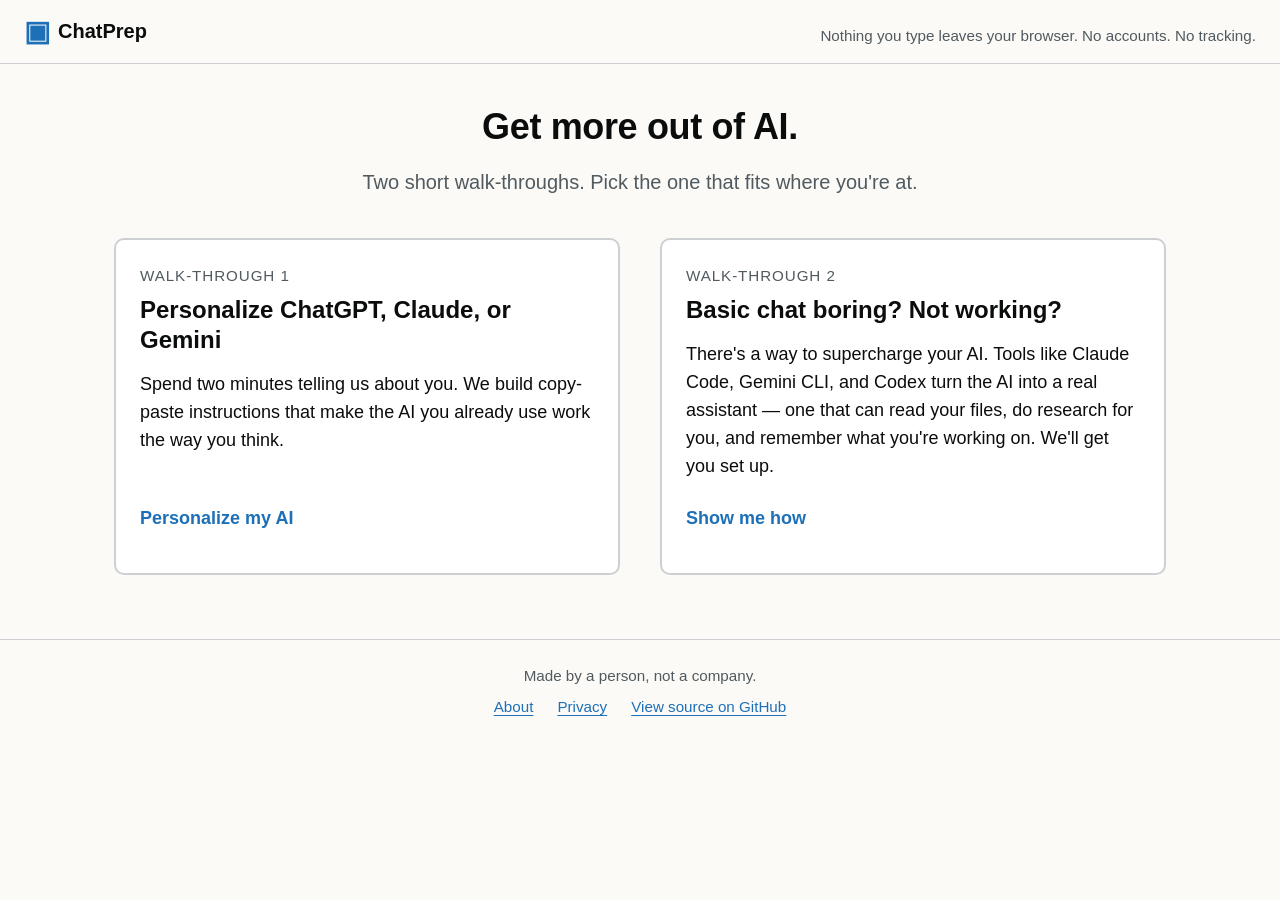
==== commit a31e81ea: "add /supercharge walk-through + router homepage with two paths ryan's reframe: chatprep grows from "" ====
--- a/public/index.html
+++ b/public/index.html
@@ -3,13 +3,13 @@
 <head>
   <meta charset="UTF-8">
   <meta name="viewport" content="width=device-width, initial-scale=1">
-  <meta name="description" content="A free, gentle wizard that builds copy-paste personalization templates for ChatGPT, Claude, and Gemini. No accounts. No tracking. Runs entirely in your browser.">
+  <meta name="description" content="Two short walk-throughs to get more out of AI: personalize ChatGPT/Claude/Gemini, or install the AI tools that live on your computer (Claude Code, Gemini CLI, Codex). No accounts. No tracking.">
   <meta name="color-scheme" content="light dark">
-  <title>ChatPrep — Set up AI to work the way you think</title>
+  <title>ChatPrep — Get more out of AI</title>
   <link rel="stylesheet" href="styles.css">
 </head>
 
-<body>
+<body data-app="router">
 
   <a class="skip-link" href="#main">Skip to main content</a>
 
@@ -21,179 +21,32 @@
     <p class="site-tagline" data-copy="site.footer_privacy">Nothing you type leaves your browser. No accounts. No tracking.</p>
   </header>
 
-  <!-- "Pick up where you left off" banner — only rendered when a saved draft exists -->
-  <div id="resume-banner" class="resume-banner" hidden>
-    <span class="resume-banner__text" data-copy="intro.cta_resume">Pick up where you left off</span>
-    <button type="button" class="button button--primary button--small" data-action="resume">Resume →</button>
-    <button type="button" class="resume-banner__dismiss" data-action="resume-dismiss" aria-label="Dismiss">✕</button>
-  </div>
+  <main id="main" class="router">
 
-  <div class="layout">
+    <section class="router__intro">
+      <h1 class="router__heading" data-copy="routing.heading">Get more out of AI.</h1>
+      <p class="router__subhead" data-copy="routing.subhead"></p>
+    </section>
 
-    <main id="main" class="wizard">
+    <div class="router__cards">
 
-      <!-- ================== INTRO (homepage = step 1, topic tiles) ================== -->
-      <section id="screen-intro" class="screen" aria-labelledby="intro-heading">
-        <p class="step-label" data-copy="nav.step_label" data-step-n="1" data-step-total="4"></p>
-        <h1 id="intro-heading" class="screen__heading" data-copy="intro.heading">What do you mostly want AI to help with?</h1>
-        <p class="screen__subhead" data-copy="intro.subhead"></p>
+      <a class="router-card" data-card="personalize" href="/personalize">
+        <p class="router-card__kicker" data-copy="routing.card1.kicker"></p>
+        <h2 class="router-card__heading" data-copy="routing.card1.heading"></h2>
+        <p class="router-card__body" data-copy="routing.card1.body"></p>
+        <span class="router-card__cta" data-copy="routing.card1.cta">Personalize my AI</span>
+      </a>
 
-        <fieldset class="tile-group" data-field="goal" data-required="true" data-advance-on-pick="true">
-          <legend class="visually-hidden" data-copy="step1.heading"></legend>
-        </fieldset>
+      <a class="router-card" data-card="supercharge" href="/supercharge">
+        <p class="router-card__kicker" data-copy="routing.card2.kicker"></p>
+        <h2 class="router-card__heading" data-copy="routing.card2.heading"></h2>
+        <p class="router-card__body" data-copy="routing.card2.body"></p>
+        <span class="router-card__cta" data-copy="routing.card2.cta">Show me how</span>
+      </a>
 
-        <p class="error-message" data-error-for="goal" hidden></p>
-      </section>
+    </div>
 
-      <!-- ================== STEP 2 — comfort level ================== -->
-      <section id="screen-step2" class="screen" aria-labelledby="step2-heading" hidden>
-        <p class="step-label" data-copy="nav.step_label" data-step-n="2" data-step-total="4"></p>
-        <h2 id="step2-heading" class="screen__heading" data-copy="step2.heading"></h2>
-        <p class="screen__subhead" data-copy="step2.subhead"></p>
-
-        <fieldset class="tile-group" data-field="comfort" data-required="true">
-          <legend class="visually-hidden" data-copy="step2.heading"></legend>
-        </fieldset>
-
-        <p class="error-message" data-error-for="comfort" hidden></p>
-
-        <nav class="step-nav">
-          <button type="button" class="button button--ghost" data-action="back" data-copy="nav.back">Back</button>
-          <button type="button" class="button button--primary" data-action="continue" data-copy="nav.continue">Continue</button>
-        </nav>
-      </section>
-
-      <!-- ================== STEP 3 — about you (chips + dropdown) ================== -->
-      <section id="screen-step3" class="screen" aria-labelledby="step3-heading" hidden>
-        <p class="step-label" data-copy="nav.step_label" data-step-n="3" data-step-total="4"></p>
-        <h2 id="step3-heading" class="screen__heading" data-copy="step3.heading"></h2>
-        <p class="screen__subhead" data-copy="step3.subhead"></p>
-
-        <div class="form-row">
-          <label class="form-label" for="field-country" data-copy="step3.country_label"></label>
-          <p class="form-why" data-copy="step3.country_why"></p>
-          <select class="form-input form-input--select" id="field-country" data-field="country">
-            <option value="" data-copy="step3.country_placeholder"></option>
-          </select>
-        </div>
-
-        <div class="form-row">
-          <label class="form-label" for="field-industry" data-copy="step3.industry_label"></label>
-          <p class="form-why" data-copy="step3.industry_why"></p>
-          <input class="form-input" id="field-industry" type="text" autocomplete="off" data-field="industry" data-copy-attr="placeholder:step3.industry_placeholder">
-          <div class="chip-group" data-chips-for="industry" data-chips-source="step3.industry_chips" data-chips-mode="replace"></div>
-        </div>
-
-        <div class="form-row">
-          <label class="form-label" for="field-role" data-copy="step3.role_label"></label>
-          <p class="form-why" data-copy="step3.role_why"></p>
-          <input class="form-input" id="field-role" type="text" autocomplete="off" data-field="role" data-copy-attr="placeholder:step3.role_placeholder">
-          <div class="chip-group" data-chips-for="role" data-chips-source="step3.role_chips" data-chips-mode="replace"></div>
-        </div>
-
-        <div class="form-row">
-          <label class="form-label" for="field-hobbies" data-copy="step3.hobbies_label"></label>
-          <p class="form-why" data-copy="step3.hobbies_why"></p>
-          <input class="form-input" id="field-hobbies" type="text" maxlength="200" data-field="hobbies" data-copy-attr="placeholder:step3.hobbies_placeholder">
-          <div class="chip-group" data-chips-for="hobbies" data-chips-source="step3.hobbies_chips" data-chips-mode="append"></div>
-        </div>
-
-        <fieldset class="tile-group tile-group--small" data-field="detail" data-required="true">
-          <legend class="form-label" data-copy="step3.detail_label"></legend>
-        </fieldset>
-
-        <nav class="step-nav">
-          <button type="button" class="button button--ghost" data-action="back" data-copy="nav.back">Back</button>
-          <button type="button" class="button button--primary" data-action="continue" data-copy="nav.continue">Continue</button>
-        </nav>
-      </section>
-
-      <!-- ================== STEP 4 — things to avoid ================== -->
-      <section id="screen-step4" class="screen" aria-labelledby="step4-heading" hidden>
-        <p class="step-label" data-copy="nav.step_label" data-step-n="4" data-step-total="4"></p>
-        <h2 id="step4-heading" class="screen__heading" data-copy="step4.heading"></h2>
-        <p class="screen__subhead" data-copy="step4.subhead"></p>
-
-        <fieldset class="checkbox-group" data-field="avoid" data-multi="true">
-          <legend class="visually-hidden" data-copy="step4.heading"></legend>
-        </fieldset>
-
-        <div class="form-row">
-          <label class="form-label" for="field-avoid-other" data-copy="step4.freetext_label"></label>
-          <textarea class="form-input form-input--multiline" id="field-avoid-other" maxlength="300" rows="3" data-field="avoid_other" data-copy-attr="placeholder:step4.freetext_placeholder"></textarea>
-        </div>
-
-        <nav class="step-nav">
-          <button type="button" class="button button--ghost" data-action="back" data-copy="nav.back">Back</button>
-          <button type="button" class="button button--primary" data-action="finish" data-copy="nav.continue">See my templates</button>
-        </nav>
-      </section>
-
-      <!-- ================== OUTPUT ================== -->
-      <section id="screen-output" class="screen screen--output" aria-labelledby="output-heading" hidden>
-        <h2 id="output-heading" class="screen__heading" data-copy="output.heading"></h2>
-        <p class="screen__subhead" data-copy="output.subhead"></p>
-
-        <div class="tabs" role="tablist" aria-label="AI service formats">
-          <button type="button" class="tab" role="tab" data-tab="chatgpt" aria-selected="true" id="tab-chatgpt">
-            <span data-copy="output.tabs.chatgpt"></span>
-          </button>
-          <button type="button" class="tab" role="tab" data-tab="claude" aria-selected="false" id="tab-claude">
-            <span data-copy="output.tabs.claude"></span>
-          </button>
-          <button type="button" class="tab" role="tab" data-tab="gemini" aria-selected="false" id="tab-gemini">
-            <span data-copy="output.tabs.gemini"></span>
-          </button>
-        </div>
-
-        <div class="tab-panels">
-          <article class="tab-panel" role="tabpanel" data-panel="chatgpt" aria-labelledby="tab-chatgpt"></article>
-          <article class="tab-panel" role="tabpanel" data-panel="claude"  aria-labelledby="tab-claude"  hidden></article>
-          <article class="tab-panel" role="tabpanel" data-panel="gemini"  aria-labelledby="tab-gemini"  hidden></article>
-        </div>
-
-        <details class="details">
-          <summary data-copy="output.why_three_heading"></summary>
-          <p data-copy="output.why_three_body"></p>
-        </details>
-
-        <nav class="step-nav step-nav--end">
-          <button type="button" class="button button--ghost" data-action="restart" data-copy="output.start_over_cta"></button>
-        </nav>
-      </section>
-
-    </main>
-
-    <!-- ================== LIVE PREVIEW PANE ================== -->
-    <!-- Visible across all wizard screens (hidden on output). On desktop: sticky right column.
-         On mobile: collapsible <details> at the bottom of the wizard. -->
-    <aside id="preview-pane" class="preview" aria-label="Live template preview" hidden>
-      <details class="preview__details" id="preview-details">
-        <summary class="preview__summary">
-          <span class="preview__label" data-copy="preview.label">Live preview</span>
-          <span class="preview__chevron" aria-hidden="true">▾</span>
-        </summary>
-
-        <div class="preview__body">
-          <p id="preview-placeholder" class="preview__placeholder" data-copy="preview.placeholder"></p>
-
-          <div id="preview-content" hidden>
-            <div class="tabs preview__tabs" role="tablist" aria-label="Preview formats">
-              <button type="button" class="tab" role="tab" data-preview-tab="chatgpt" aria-selected="true">ChatGPT</button>
-              <button type="button" class="tab" role="tab" data-preview-tab="claude" aria-selected="false">Claude</button>
-              <button type="button" class="tab" role="tab" data-preview-tab="gemini" aria-selected="false">Gemini</button>
-            </div>
-            <div class="preview__panels">
-              <article class="preview__panel" role="tabpanel" data-preview-panel="chatgpt"></article>
-              <article class="preview__panel" role="tabpanel" data-preview-panel="claude" hidden></article>
-              <article class="preview__panel" role="tabpanel" data-preview-panel="gemini" hidden></article>
-            </div>
-          </div>
-        </div>
-      </details>
-    </aside>
-
-  </div>
+  </main>
 
   <footer class="site-footer">
     <p class="site-footer__line" data-copy="footer.made_by">Made by a person, not a company.</p>
@@ -204,12 +57,6 @@
     </ul>
   </footer>
 
-  <noscript>
-    <div class="noscript-warning">
-      <p>This site needs JavaScript to walk you through the questions. JavaScript runs only in your browser — nothing is sent anywhere. If you'd rather not enable it, the project is fully open source: <a href="https://github.com/pacific-slate/chatprep">github.com/pacific-slate/chatprep</a>.</p>
-    </div>
-  </noscript>
-
   <script src="app.js" type="module"></script>
 </body>
 </html>
--- a/public/styles.css
+++ b/public/styles.css
@@ -665,6 +665,275 @@
   border-radius: var(--radius-md);
 }
 
+/* ============ 11.5 ROUTER (homepage) ============ */
+.router {
+  max-width: 1100px;
+  margin: 0 auto;
+  padding: var(--gap-lg) var(--gap-md) var(--gap-xl);
+}
+.router__intro {
+  text-align: center;
+  max-width: 38rem;
+  margin: 0 auto var(--gap-lg);
+}
+.router__heading {
+  font-size: var(--text-h1);
+  line-height: var(--line-tight);
+  letter-spacing: -0.01em;
+  margin: 0 0 var(--gap-sm);
+}
+.router__subhead {
+  font-size: var(--text-lead);
+  color: var(--muted);
+  margin: 0;
+}
+.router__cards {
+  display: grid;
+  grid-template-columns: 1fr;
+  gap: var(--gap-md);
+}
+@media (min-width: 740px) {
+  .router__cards { grid-template-columns: 1fr 1fr; gap: var(--gap-lg); }
+}
+.router-card {
+  display: flex;
+  flex-direction: column;
+  padding: var(--gap-md) var(--gap-md) var(--gap-lg);
+  background: var(--surface);
+  border: 2px solid var(--border);
+  border-radius: var(--radius-md);
+  text-decoration: none;
+  color: var(--text);
+  transition: border-color 120ms, transform 100ms, box-shadow 120ms;
+  min-height: 280px;
+}
+.router-card:hover {
+  border-color: var(--accent);
+  transform: translateY(-2px);
+  box-shadow: 0 4px 16px color-mix(in srgb, var(--accent) 12%, transparent);
+}
+.router-card:focus-visible {
+  outline: 3px solid var(--focus-ring);
+  outline-offset: 2px;
+}
+.router-card__kicker {
+  font-size: var(--text-small);
+  text-transform: uppercase;
+  letter-spacing: 0.06em;
+  color: var(--muted);
+  margin: 0 0 var(--gap-xs);
+}
+.router-card__heading {
+  font-size: 1.5rem;
+  line-height: 1.25;
+  margin: 0 0 var(--gap-sm);
+  color: var(--text);
+}
+.router-card__body {
+  font-size: var(--text-base);
+  color: var(--text);
+  margin: 0 0 var(--gap-md);
+  flex: 1;
+}
+.router-card__cta {
+  display: inline-block;
+  align-self: flex-start;
+  font-weight: 600;
+  color: var(--accent);
+}
+.router-card:hover .router-card__cta { text-decoration: underline; }
+
+/* ============ 11.6 SUPERCHARGE WIZARD ============ */
+.wizard--narrow {
+  max-width: 44rem;
+}
+
+/* CLI tile (richer than basic tile — vendor + body text) */
+.cli-tile-group {
+  border: 0;
+  padding: 0;
+  margin: 0 0 var(--gap-md);
+  display: flex;
+  flex-direction: column;
+  gap: var(--gap-sm);
+}
+.cli-tile {
+  position: relative;
+  display: block;
+  padding: var(--gap-md);
+  background: var(--surface);
+  border: 2px solid var(--border);
+  border-radius: var(--radius-md);
+  cursor: pointer;
+  transition: border-color 120ms, background-color 120ms;
+}
+.cli-tile:hover { border-color: var(--accent); }
+.cli-tile:has(input:checked) {
+  border-color: var(--accent);
+  background: color-mix(in srgb, var(--accent) 8%, var(--surface));
+}
+.cli-tile:has(input:focus-visible) {
+  outline: 3px solid var(--focus-ring);
+  outline-offset: 2px;
+}
+.cli-tile input { position: absolute; opacity: 0; pointer-events: none; }
+.cli-tile__head {
+  display: flex;
+  align-items: baseline;
+  gap: 0.6rem;
+  margin-bottom: 0.4em;
+}
+.cli-tile__name {
+  font-weight: 700;
+  font-size: var(--text-lead);
+}
+.cli-tile__vendor {
+  font-size: var(--text-small);
+  color: var(--muted);
+}
+.cli-tile__body {
+  margin: 0;
+  color: var(--text);
+}
+.cli-tile__note {
+  margin: 0.6rem 0 0;
+  font-size: var(--text-small);
+  font-style: italic;
+  color: var(--muted);
+}
+.cli-tile--disabled {
+  opacity: 0.65;
+  cursor: not-allowed;
+}
+.cli-tile--disabled:hover { border-color: var(--border); }
+
+/* Walk-through output */
+.walkthrough { margin-bottom: var(--gap-lg); }
+.walkthrough__head { margin-bottom: var(--gap-md); }
+.walkthrough__head h3 {
+  font-size: 1.4rem;
+  margin: 0 0 var(--gap-sm);
+}
+.walkthrough__cost {
+  background: color-mix(in srgb, var(--success) 8%, var(--surface));
+  border-left: 3px solid var(--success);
+  padding: 0.6rem 0.9rem;
+  margin: var(--gap-sm) 0;
+  font-size: var(--text-small);
+}
+.walkthrough__prereqs {
+  background: var(--surface);
+  border: 1px solid var(--border);
+  border-radius: var(--radius-sm);
+  padding: var(--gap-sm) var(--gap-md);
+  margin-bottom: var(--gap-md);
+}
+.walkthrough__prereqs h4 {
+  margin: 0 0 var(--gap-xs);
+  font-size: 1rem;
+}
+.walkthrough__prereqs ul {
+  margin: 0;
+  padding-left: 1.2rem;
+}
+.walkthrough__prereqs li { margin-bottom: var(--gap-xs); }
+
+.walkthrough__steps {
+  list-style: none;
+  padding: 0;
+  margin: 0;
+  counter-reset: step;
+}
+.walkthrough__steps .step {
+  counter-increment: step;
+  padding: var(--gap-md) 0;
+  border-top: 1px solid var(--border);
+  position: relative;
+  padding-left: 2.5rem;
+}
+.walkthrough__steps .step::before {
+  content: counter(step);
+  position: absolute;
+  left: 0;
+  top: var(--gap-md);
+  width: 1.8rem;
+  height: 1.8rem;
+  display: flex;
+  align-items: center;
+  justify-content: center;
+  background: var(--accent);
+  color: var(--accent-text);
+  border-radius: 50%;
+  font-weight: 700;
+  font-size: 0.95rem;
+}
+.step__title {
+  font-size: 1.1rem;
+  margin: 0 0 var(--gap-xs);
+  line-height: 1.3;
+}
+.step__explain {
+  color: var(--muted);
+  margin: 0 0 var(--gap-sm);
+  line-height: 1.55;
+}
+.step__link {
+  font-weight: 600;
+  color: var(--accent);
+}
+
+.command-block {
+  position: relative;
+  background: var(--bg);
+  border: 1px solid var(--border);
+  border-radius: var(--radius-sm);
+  margin: var(--gap-sm) 0;
+}
+.command-block__code {
+  margin: 0;
+  padding: var(--gap-sm) var(--gap-md);
+  font-family: var(--font-mono);
+  font-size: 0.95rem;
+  line-height: 1.55;
+  color: var(--text);
+  white-space: pre-wrap;
+  overflow-x: auto;
+}
+.command-block__copy {
+  position: absolute;
+  top: 0.4rem;
+  right: 0.4rem;
+  min-height: 0;
+  padding: 0.3rem 0.7rem;
+  font-size: var(--text-small);
+}
+
+.walkthrough__official {
+  margin-top: var(--gap-md);
+  padding: var(--gap-sm) var(--gap-md);
+  background: color-mix(in srgb, var(--accent) 6%, var(--surface));
+  border-radius: var(--radius-sm);
+  font-size: var(--text-small);
+}
+.walkthrough__verified {
+  font-size: var(--text-small);
+  color: var(--muted);
+  margin: var(--gap-md) 0;
+}
+
+.handoff {
+  background: var(--surface);
+  border: 1px solid var(--border);
+  border-radius: var(--radius-md);
+  padding: var(--gap-md);
+  margin: var(--gap-lg) 0;
+}
+.handoff h3 {
+  margin: 0 0 var(--gap-sm);
+  font-size: 1.1rem;
+}
+.handoff p { margin: 0; color: var(--text); }
+
 /* ============ 12. RESUME BANNER ============ */
 .resume-banner {
   max-width: var(--max-readable);
